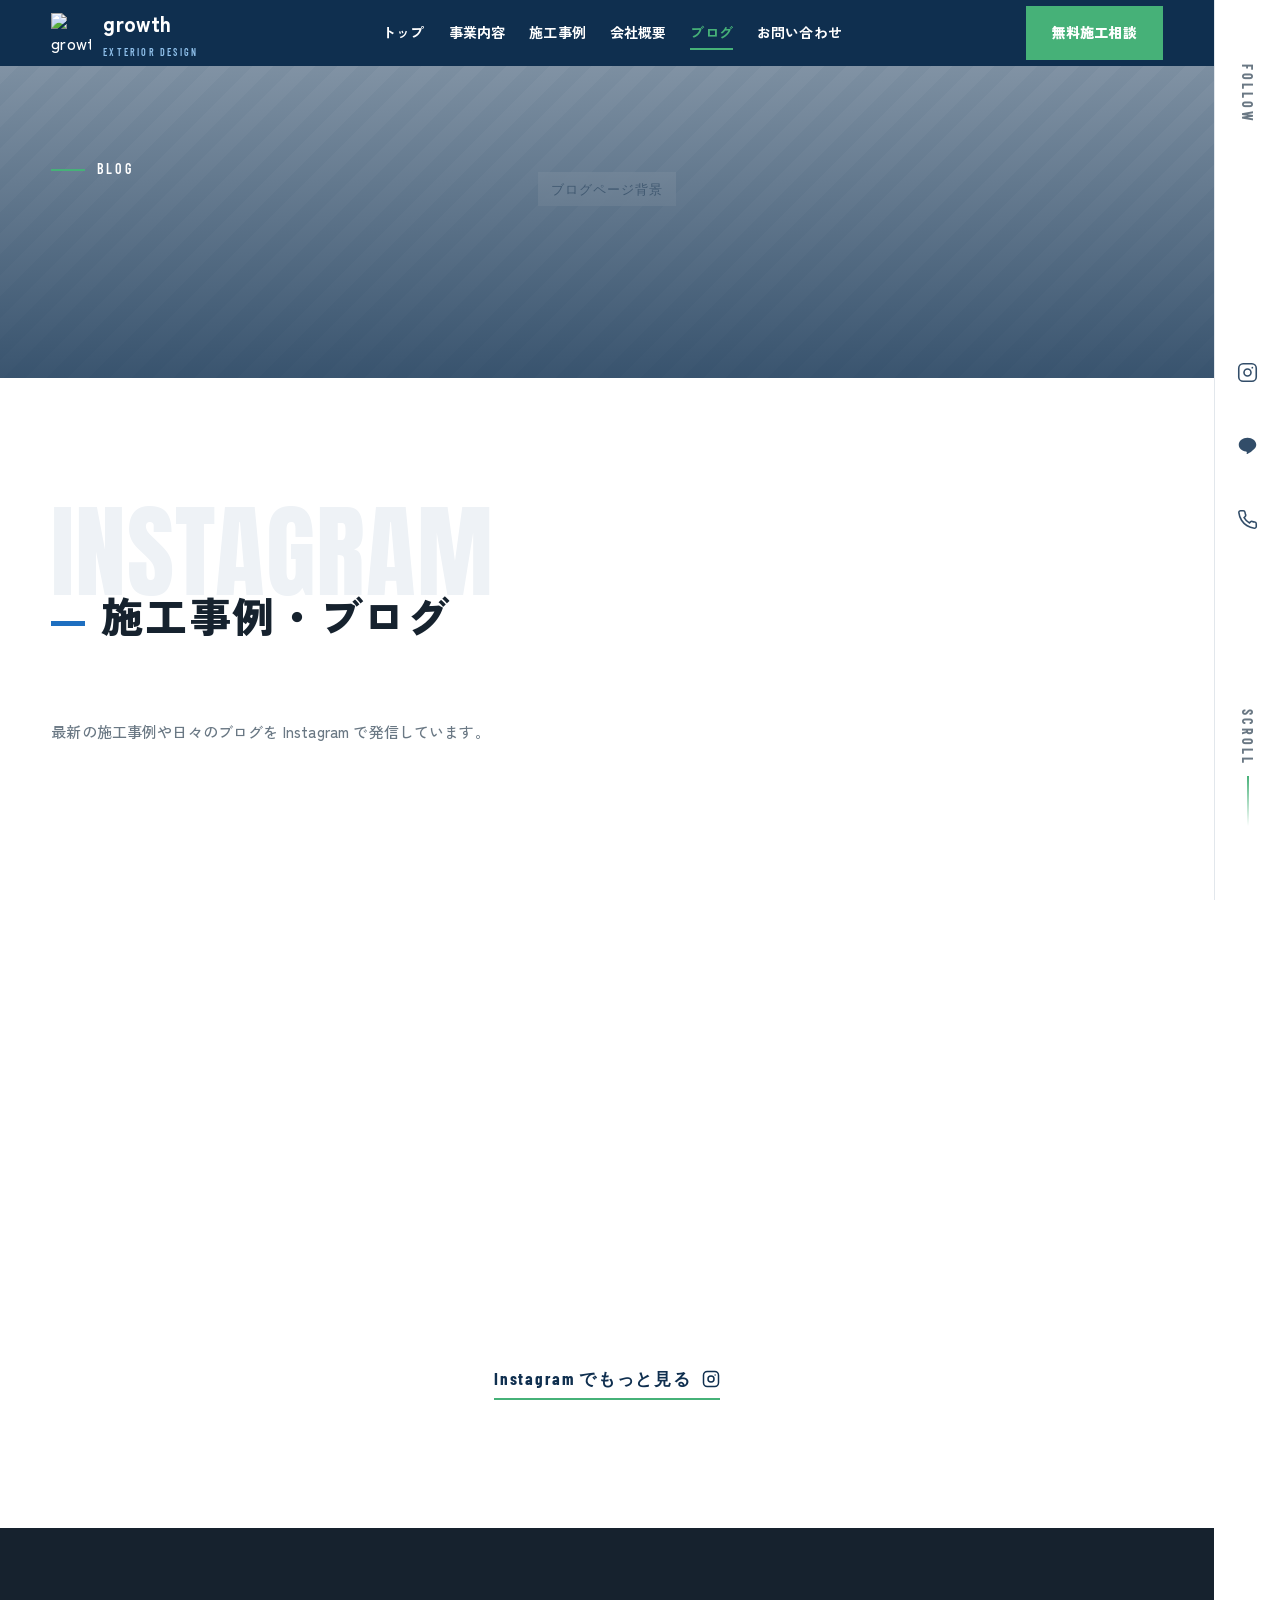
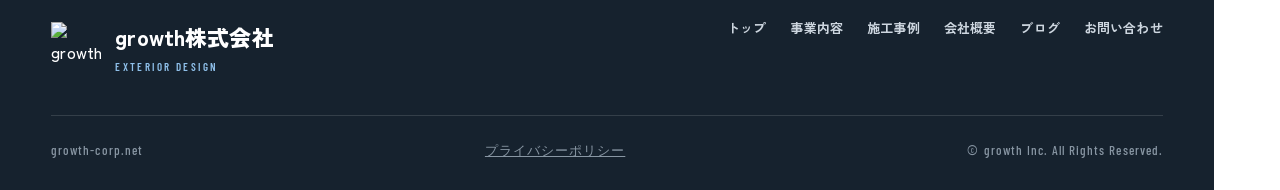
==== blog.html @ 52ea114b "first commit" ====
<!DOCTYPE html>
<html lang="ja">
<head>
<meta charset="UTF-8">
<meta name="viewport" content="width=device-width, initial-scale=1.0">
<meta name="description" content="growth株式会社のブログ・施工事例。札幌の外構工事（アスファルト・カーポート・人工芝・花壇など）の最新情報をInstagramで発信しています。">
<title>ブログ｜growth株式会社</title>
<link rel="icon" type="image/png" href="assets/images/f1476529-d4a9-40ae-9cdf-e02fd3910b13.png">
<meta property="og:type" content="website">
<meta property="og:site_name" content="growth株式会社">
<meta property="og:title" content="ブログ｜growth株式会社">
<meta property="og:description" content="growth株式会社のブログ・施工事例。札幌の外構工事（アスファルト・カーポート・人工芝・花壇など）の最新情報をInstagramで発信しています。">
<meta property="og:url" content="https://growth-corp.net/blog.html">
<link rel="preconnect" href="https://fonts.googleapis.com">
<link rel="preconnect" href="https://fonts.gstatic.com" crossorigin>
<link rel="stylesheet" href="https://fonts.googleapis.com/css2?family=Anton&family=Barlow+Condensed:wght@500;600;700&family=Zen+Kaku+Gothic+New:wght@500&display=optional">
<link rel="stylesheet" href="style.css">
<link rel="stylesheet" href="loader.css">
</head>
<body class="inner-page">

<header id="hd"><div class="wrap bar">
  <a class="brand" href="index.html"><img src="assets/images/f1476529-d4a9-40ae-9cdf-e02fd3910b13.png" alt="growth株式会社" width="40" height="40"><span><b>growth</b><small>EXTERIOR DESIGN</small></span></a>
  <nav class="main">
    <a href="index.html">トップ</a>
    <a href="service.html">事業内容</a>
    <a href="gallery.html">施工事例</a>
    <a href="company.html">会社概要</a>
    <a href="blog.html" class="active">ブログ</a>
    <a href="contact.html">お問い合わせ</a>
  </nav>
  <a class="hcta" href="contact.html">無料施工相談</a>
  <button class="burger" aria-label="メニューを開く" aria-controls="mm" aria-expanded="false"><span></span><span></span><span></span></button>
</div></header>

<div class="mmenu-bd" id="mm-bd"></div>
<div class="mmenu" id="mm" role="dialog" aria-label="ナビゲーションメニュー" aria-modal="true">
  <button class="mclose">CLOSE <svg width="14" height="14" fill="none" stroke="currentColor" stroke-width="2.2" viewBox="0 0 24 24"><path d="M18 6 6 18M6 6l12 12"/></svg></button>
  <span class="m-tag">NAVIGATION MENU</span>
  <a href="index.html"><span class="n">01</span>トップ</a>
  <a href="service.html"><span class="n">02</span>事業内容</a>
  <a href="gallery.html"><span class="n">03</span>施工事例</a>
  <a href="company.html"><span class="n">04</span>会社概要</a>
  <a href="blog.html"><span class="n">05</span>ブログ</a>
  <a href="contact.html"><span class="n">06</span>お問い合わせ</a>
  <a href="contact.html" class="m-cta">無料施工相談 →</a>
</div>

<div class="rail">
  <span class="fl">FOLLOW</span>
  <a href="#" aria-label="Instagram"><svg viewBox="0 0 24 24" fill="none" stroke="currentColor" stroke-width="1.8"><rect x="2" y="2" width="20" height="20" rx="5"></rect><circle cx="12" cy="12" r="4"></circle><circle cx="17.5" cy="6.5" r="1" fill="currentColor" stroke="none"></circle></svg></a>
  <a href="#" aria-label="LINE"><svg viewBox="0 0 24 24" fill="currentColor"><path d="M12 3C6.5 3 2 6.6 2 11c0 3.9 3.5 7.2 8.3 7.9.3.07.75.22.86.5.1.26.06.66.03.92l-.14.83c-.04.25-.2.97.85.53s5.66-3.33 7.72-5.7C20.9 14.86 22 13.05 22 11c0-4.4-4.5-8-10-8Z"></path></svg></a>
  <a href="tel:0110000000" aria-label="電話する"><svg viewBox="0 0 24 24" fill="none" stroke="currentColor" stroke-width="1.8"><path d="M22 16.92v3a2 2 0 0 1-2.18 2 19.79 19.79 0 0 1-8.63-3.07 19.5 19.5 0 0 1-6-6 19.79 19.79 0 0 1-3.07-8.67A2 2 0 0 1 4.11 2h3a2 2 0 0 1 2 1.72c.13.94.36 1.86.7 2.74a2 2 0 0 1-.45 2.11L8.09 9.91a16 16 0 0 0 6 6l1.34-1.27a2 2 0 0 1 2.11-.45c.88.34 1.8.57 2.74.7A2 2 0 0 1 22 16.92Z"></path></svg></a>
  <a class="scrollc" href="#top">SCROLL</a>
</div>

<main>
<div id="top"></div>

<!-- PAGE HERO -->
<section class="pagehero">
  <div class="bg ph" data-label="ブログページ背景"></div>
  <div class="veil"></div>
  <div class="inner">
    <h1 class="tag">BLOG</h1>
  </div>
</section>

<!-- INSTAGRAM FEED -->
<!--
  ▼▼▼ Instagram フィード設定手順（Behold.so） ▼▼▼

  1. https://behold.so にアクセスしてアカウント作成（無料）
  2. Instagram アカウントを接続
  3. 「New Feed」を作成してレイアウトを設定
  4. 「Get Embed Code」をクリック
  5. 表示されたコードを下の REPLACE HERE の箇所に貼り付ける

  ▲▲▲▲▲▲▲▲▲▲▲▲▲▲▲▲▲▲▲▲▲▲▲▲
-->
<section class="blog-section"><div class="wrap">
  <div class="shead rv"><span class="e">INSTAGRAM</span><h2>施工事例・ブログ</h2></div>
  <p class="blog-lead rv">最新の施工事例や日々のブログを Instagram で発信しています。</p>

  <div class="instagram-feed rv">
    <!-- REPLACE HERE: Instagram 埋め込みコードをここに貼り付けてください -->
    <iframe src="https://snapwidget.com/embed/1125297" class="snapwidget-widget" allowtransparency="true" frameborder="0" scrolling="no" sandbox="allow-scripts allow-same-origin" title="Posts from Instagram" loading="lazy"></iframe>
  </div>

  <div class="blog-ig-link rv">
    <a href="#" target="_blank" rel="noopener noreferrer">Instagram でもっと見る
      <svg width="18" height="18" viewBox="0 0 24 24" fill="none" stroke="currentColor" stroke-width="2"><rect x="2" y="2" width="20" height="20" rx="5"></rect><circle cx="12" cy="12" r="4"></circle><circle cx="17.5" cy="6.5" r="1" fill="currentColor" stroke="none"></circle></svg>
    </a>
  </div>
</div></section>

</main>
<footer><div class="wrap">
  <div class="top">
    <div class="fb"><img src="assets/images/f1476529-d4a9-40ae-9cdf-e02fd3910b13.png" alt="growth株式会社" width="50" height="50"><span><b>growth株式会社</b><small>EXTERIOR DESIGN</small></span></div>
    <nav>
      <a href="index.html">トップ</a>
      <a href="service.html">事業内容</a>
      <a href="gallery.html">施工事例</a>
      <a href="company.html">会社概要</a>
      <a href="blog.html">ブログ</a>
      <a href="contact.html">お問い合わせ</a>
    </nav>
  </div>
  <div class="bot">
    <span>growth-corp.net</span>
    <span><a href="privacy.html">プライバシーポリシー</a></span>
    <span>© growth Inc. All Rights Reserved.</span>
  </div>
</div></footer>

<script src="loader.js"></script>
<script src="script.js"></script>
</body>
</html>
---- style.css ----
:root{
  --navy:#0f2f4f; --navy2:#163f66; --blue:#1e6fc0; --blue-br:#2f8ae0; --green:#46b178; --green-dk:#3a9866;
  --ink:#16222e; --gray:#6a7884; --line:#e2e7ec; --bg:#ffffff; --soft:#eef2f6; --rail:66px;
  --go:"Zen Kaku Gothic New",sans-serif; --cond:"Barlow Condensed",sans-serif; --anton:"Anton",sans-serif;
}
*{margin:0;padding:0;box-sizing:border-box;}
html{scroll-behavior:smooth;}
body{font-family:var(--go);font-weight:500;color:var(--ink);background:var(--bg);line-height:1.85;
  -webkit-font-smoothing:antialiased;letter-spacing:.01em;overflow-x:hidden;}
img{display:block;max-width:100%;}a{color:inherit;text-decoration:none;}
button{cursor:pointer;}
a:focus-visible,button:focus-visible{outline:2px solid var(--green);outline-offset:3px;}
.cond{font-family:var(--cond);letter-spacing:.04em;}
.ph{position:relative;overflow:hidden;background:repeating-linear-gradient(135deg,#dde4ea 0 15px,#e6ebf0 15px 30px);display:grid;place-items:center;}
.ph::after{content:attr(data-label);font-family:var(--cond);font-size:13px;letter-spacing:.08em;color:#8b98a4;background:rgba(255,255,255,.82);padding:5px 13px;}
.wrap{max-width:1240px;margin:0 auto;padding:0 clamp(22px,4vw,56px);}

/* header */
header{position:fixed;top:0;left:0;right:0;z-index:60;transition:.3s;}
header .bar{display:flex;align-items:center;justify-content:space-between;height:84px;transition:.3s;}
header.scrolled{background:var(--navy);}
header.scrolled .bar{height:66px;}
.brand{display:flex;align-items:center;gap:12px;color:#fff;transition:.3s;}
header.top-light .brand{color:#fff;}
.brand img{width:40px;height:40px;object-fit:contain;}
.brand b{font-weight:900;font-size:21px;letter-spacing:.02em;}
.brand small{display:block;font-family:var(--cond);font-weight:600;font-size:10px;letter-spacing:.22em;color:#8fc0ea;}
nav.main{display:flex;align-items:center;gap:24px;}
nav.main a{color:#fff;font-weight:700;font-size:14px;position:relative;}
nav.main a::after{content:"";position:absolute;left:0;bottom:-4px;width:0;height:2px;background:var(--green);transition:.3s;}
nav.main a:hover::after,nav.main a.active::after{width:100%;}
nav.main a.active{color:var(--green);}
.hcta{background:var(--green);color:#fff;font-weight:900;font-size:14px;padding:14px 26px;transition:.25s;white-space:nowrap;}
.hcta:hover{background:var(--green-dk);}
.burger{display:none;flex-direction:column;gap:5px;width:44px;height:44px;background:none;border:none;padding:10px;justify-content:center;}
.burger span{height:2px;width:100%;background:#fff;display:block;}

/* right SNS rail */
.rail{position:fixed;right:0;top:0;width:var(--rail);height:100vh;z-index:58;display:flex;flex-direction:column;align-items:center;justify-content:center;gap:24px;background:#fff;border-left:1px solid var(--line);}
.rail .fl{position:absolute;top:64px;writing-mode:vertical-rl;font-family:var(--cond);font-weight:700;font-size:14px;letter-spacing:.22em;color:var(--gray);}
.rail a{color:var(--navy);opacity:.85;transition:.25s;padding:10px;}
.rail a:hover{color:var(--green);opacity:1;transform:translateY(-2px);}
.rail svg{width:21px;height:21px;}
.rail .scrollc{position:absolute;bottom:64px;writing-mode:vertical-rl;font-family:var(--cond);font-weight:700;font-size:14px;letter-spacing:.22em;color:var(--gray);display:flex;align-items:center;gap:10px;opacity:1;transition:color .25s,opacity .25s;}
.rail .scrollc:hover{color:var(--green);opacity:1;}
.rail .scrollc::after{content:"";writing-mode:horizontal-tb;width:2px;height:50px;background:linear-gradient(var(--green),transparent);animation:scrollLine 2.2s ease-in-out infinite;}
@keyframes scrollLine{0%{clip-path:inset(0 0 100% 0);}45%{clip-path:inset(0 0 0% 0);}90%,100%{clip-path:inset(100% 0 0 0);}}

/* hero */
.hero{position:relative;height:100vh;min-height:620px;color:#fff;overflow:hidden;}
.hero .bg{position:absolute;inset:0;}
.hero .veil{position:absolute;inset:0;background:linear-gradient(105deg,rgba(15,47,79,.94) 0%,rgba(15,47,79,.72) 38%,rgba(15,47,79,.34) 72%,rgba(15,47,79,.5) 100%);}
.hero .inner{position:absolute;left:0;bottom:14vh;z-index:2;padding:0 clamp(22px,4vw,56px);max-width:1040px;}
.hero .tag{font-family:var(--cond);font-weight:600;font-size:16px;letter-spacing:.18em;color:#7fe0a8;margin-bottom:22px;display:flex;align-items:center;gap:12px;}
.hero .tag::before{content:"";width:40px;height:2px;background:var(--green);}
.hero h1{font-weight:900;font-size:clamp(40px,6.6vw,90px);line-height:1.16;letter-spacing:.01em;text-shadow:0 4px 36px rgba(6,24,42,.45);}
.hero h1 .o{color:var(--blue-br);}
.hero p{margin-top:26px;font-size:clamp(14px,1.2vw,16px);color:#d8e6f2;max-width:440px;}

.statbar{background:var(--navy2);color:#fff;}
.statbar .wrap{display:grid;grid-template-columns:repeat(3,1fr);}
.statbar .st{padding:30px 10px;text-align:center;border-left:1px solid rgba(255,255,255,.12);}
.statbar .st:first-child{border-left:none;}
.statbar .st .big{font-family:var(--cond);font-weight:700;font-size:clamp(34px,4vw,52px);color:#fff;line-height:1;}
.statbar .st .big em{font-style:normal;color:var(--green);}
.statbar .st .lb{font-size:12px;color:#9fb6cc;margin-top:8px;}

/* section heads */
section{padding:clamp(80px,10vw,130px) 0;}
.shead{margin-bottom:clamp(44px,5vw,70px);}
.shead .e{font-family:var(--anton);font-size:clamp(48px,8vw,110px);color:var(--soft);line-height:.9;letter-spacing:.01em;display:block;}
.shead h2{font-weight:900;font-size:clamp(26px,3.4vw,42px);letter-spacing:.04em;margin-top:-22px;position:relative;}
.shead h2::before{content:"";display:inline-block;width:34px;height:5px;background:var(--blue);vertical-align:middle;margin-right:16px;}

/* strengths */
.str{display:grid;grid-template-columns:repeat(3,1fr);gap:0;border:1px solid var(--line);}
.scol{padding:clamp(28px,3vw,44px);border-left:1px solid var(--line);transition:.3s;}
.scol:first-child{border-left:none;}
.scol:hover{background:var(--navy);color:#fff;}
.scol .num{font-family:var(--anton);font-size:46px;color:var(--blue);line-height:1;}
.scol:hover .num{color:var(--green);}
.scol .pic{aspect-ratio:16/10;margin:20px 0;}
.scol h3{font-weight:900;font-size:21px;letter-spacing:.03em;margin-bottom:12px;}
.scol p{font-size:14px;color:var(--gray);}
.scol:hover p{color:#b8cadb;}

/* services dark */
.services{background:var(--navy);color:#fff;}
.services .shead .e{color:rgba(255,255,255,.07);}
.services .shead h2{color:#fff;}
.svc-grid{display:grid;grid-template-columns:repeat(4,1fr);gap:1px;background:rgba(255,255,255,.12);border:1px solid rgba(255,255,255,.12);}
.svc{background:var(--navy);padding:0;transition:.3s;position:relative;}
.svc:hover{background:var(--navy2);}
.svc .pic{aspect-ratio:1/1;}
.svc .t{padding:18px 20px;}
.svc-cat{font-family:var(--cond);font-weight:600;font-size:12px;color:var(--green);letter-spacing:.1em;}
.svc .t b{display:block;font-weight:700;font-size:17px;margin-top:2px;}

/* cta */
.cta{background:var(--blue);color:#fff;}
.cta .wrap{display:grid;grid-template-columns:1.2fr .8fr;gap:clamp(30px,5vw,70px);align-items:center;}
.cta .e{font-family:var(--cond);font-weight:600;letter-spacing:.18em;font-size:16px;color:#bfe0ff;}
.cta h2{font-weight:900;font-size:clamp(28px,4vw,52px);line-height:1.3;letter-spacing:.03em;margin:14px 0 18px;}
.cta p{color:#d4e7fa;font-size:15px;margin-bottom:0;}
.cta .act{display:flex;flex-direction:column;gap:14px;}
.cta .bw{background:#fff;color:var(--blue);font-weight:900;font-size:18px;padding:22px 28px;display:flex;align-items:center;justify-content:space-between;transition:.25s;}
.cta .bw:hover{background:var(--navy);color:#fff;}
.cta .bg{background:var(--green);color:#fff;font-weight:900;font-size:16px;padding:20px 28px;display:flex;align-items:center;justify-content:space-between;transition:.25s;}
.cta .bg:hover{background:var(--green-dk);}

/* flow */
.flow .steps{display:grid;grid-template-columns:repeat(5,1fr);gap:18px;}
.fstep{border-top:5px solid var(--navy);padding-top:22px;}
.fstep .n{font-family:var(--anton);font-size:42px;color:var(--blue);line-height:1;}
.fstep h4{font-weight:900;font-size:17px;margin:8px 0 8px;letter-spacing:.03em;}
.fstep p{font-size:13px;color:var(--gray);}
.flow-note{margin-top:48px;background:var(--soft);padding:26px 34px;display:flex;align-items:center;gap:18px;font-weight:700;font-size:clamp(15px,1.7vw,19px);}
.flow-note b{font-family:var(--cond);font-weight:700;font-size:1.7em;color:var(--blue);}

/* qa */
.qa{background:var(--soft);}
.qa .shead .e{color:rgba(0,0,0,.05);}
.qitem{background:#fff;border-left:5px solid var(--blue);margin-bottom:12px;}
.qq{display:flex;gap:18px;align-items:center;padding:24px 28px;font-weight:900;font-size:16px;width:100%;background:none;border:none;text-align:left;color:var(--ink);}
.qq .q{font-family:var(--anton);color:var(--blue);font-size:26px;flex-shrink:0;line-height:1;}
.qq .ic{margin-left:auto;font-family:var(--cond);font-weight:700;color:var(--blue);font-size:30px;transition:.3s;}
.qitem.open{border-left-color:var(--green);}
.qitem.open .ic{transform:rotate(45deg);color:var(--green);}
.qbody{max-height:0;overflow:hidden;transition:.4s;}
.qbody .in{display:flex;gap:18px;padding:0 28px 26px 28px;color:var(--gray);font-size:14.5px;align-items:flex-start;}
.qbody .a{font-family:var(--anton);font-weight:900;color:var(--green);font-size:26px;flex-shrink:0;line-height:1;}

.morebtn{margin-top:50px;}
.morebtn a{display:flex;align-items:center;justify-content:center;gap:16px;background:var(--navy);color:#fff;font-family:var(--cond);font-weight:700;letter-spacing:.14em;font-size:17px;padding:22px;transition:.25s;}
.morebtn a:hover{background:var(--blue);}

/* company */
.company{background:var(--navy);color:#fff;}
.company .shead .e{color:rgba(255,255,255,.07);}
.company .shead h2{color:#fff;}
.company a{color:#cfe0f0;}
.cgrid{display:grid;grid-template-columns:1fr 1fr;gap:0;border:1px solid rgba(255,255,255,.14);}
.crow{display:grid;grid-template-columns:140px 1fr;border-top:1px solid rgba(255,255,255,.14);}
.crow:nth-child(-n+2){border-top:none;}
.crow:nth-child(even){border-left:1px solid rgba(255,255,255,.14);}
.crow-full{grid-column:1/-1;}
.crow-full:first-child,.crow-full+.crow{border-top:none;}
.crow dt{padding:20px 22px;background:rgba(255,255,255,.05);font-weight:900;font-size:14px;letter-spacing:.04em;}
.crow dd{padding:20px 22px;font-size:14px;color:#cfe0f0;}
.map-wrap{margin-top:clamp(48px,6vw,80px);}
.map-wrap iframe{width:100%;height:400px;border:none;display:block;}

/* contact */
.contact{text-align:center;background:#fff;}
.contact .shead{text-align:center;}
.contact .shead .e{text-align:center;}
.contact p.lead{color:var(--gray);max-width:560px;margin:0 auto 44px;font-size:15px;}
.cbtns{display:grid;grid-template-columns:1.3fr 1fr 1fr;gap:16px;max-width:920px;margin:0 auto 60px;}
.cbig{border:2px solid var(--navy);padding:32px 22px;transition:.25s;}
.cbig:hover{background:var(--navy);color:#fff;}
.cbig .t{font-weight:700;font-size:13px;color:var(--gray);}
.cbig:hover .t{color:#9fb6cc;}
.cbig .big{font-family:var(--cond);font-weight:700;font-size:34px;color:var(--navy);margin-top:6px;}
.cbig:hover .big{color:#fff;}
.cbig .hours{font-size:12px;color:var(--gray);}
.cbig.g{background:var(--green);border-color:var(--green);color:#fff;display:flex;flex-direction:column;justify-content:center;}
.cbig.g .t{color:#dff0e6;}
.cbig.g .big{color:#fff;font-family:var(--go);font-weight:900;font-size:18px;}
.cbig.g:hover{background:var(--green-dk);}
.cbig.l{background:#06c755;border-color:#06c755;color:#fff;display:flex;flex-direction:column;justify-content:center;}
.cbig.l .t{color:#d7f5e3;}
.cbig.l .big{color:#fff;font-family:var(--go);font-weight:900;font-size:18px;}
.cbig.l:hover{background:#05a847;}

/* contact form */
.cform{max-width:760px;margin:0 auto;text-align:left;}
.cform .frow{margin-bottom:22px;}
.cform label{display:block;font-weight:700;font-size:14px;margin-bottom:6px;}
.cform .req{display:inline-block;background:var(--blue);color:#fff;font-size:10px;font-weight:700;padding:1px 7px;margin-left:6px;vertical-align:middle;letter-spacing:.04em;}
.cform input:not([type="checkbox"]),.cform textarea,.cform select{width:100%;border:2px solid var(--line);padding:14px 16px;font-family:var(--go);font-size:15px;color:var(--ink);background:#fff;transition:.25s;outline:none;-webkit-appearance:none;}
.cform input:not([type="checkbox"]):focus,.cform textarea:focus,.cform select:focus{border-color:var(--blue);}
.cform textarea{min-height:160px;resize:vertical;}
.cform .check-row{display:flex;align-items:flex-start;gap:10px;font-size:14px;color:var(--gray);}
.cform .check-row input[type="checkbox"]{width:18px;height:18px;min-width:18px;margin-top:2px;cursor:pointer;accent-color:var(--blue);}
.cform .check-row a{color:var(--blue);text-decoration:underline;}
.cform .privacy-note{font-size:13px;color:var(--gray);text-align:center;margin:28px 0 0;}
.form-error{color:#d32f2f;font-size:13px;margin-top:6px;font-weight:600;}
.cform input.input-error,.cform textarea.input-error{border-color:#d32f2f;}
.cform .fsub{display:block;width:100%;background:var(--blue);color:#fff;font-family:var(--go);font-weight:900;font-size:17px;padding:22px;border:none;transition:.25s;letter-spacing:.06em;margin-top:28px;}
.cform .fsub:hover{background:var(--navy);}
.cform .fsub:disabled{opacity:.6;cursor:not-allowed;}
.form-success{background:#f0fdf4;border:2px solid var(--green);padding:32px;text-align:center;margin-top:28px;max-width:760px;margin-left:auto;margin-right:auto;}
.form-success .fs-icon{font-size:40px;margin-bottom:12px;}
.form-success h3{font-weight:900;font-size:20px;color:var(--navy);margin-bottom:8px;}
.form-success p{color:var(--gray);font-size:14px;}

/* gallery */
.gallery-grid{display:grid;grid-template-columns:repeat(3,1fr);gap:2px;background:var(--line);}
.gitem{background:#fff;overflow:hidden;}
.gitem .pic{aspect-ratio:4/3;transition:.4s;}
.gitem:hover .pic{transform:scale(1.04);}
.gitem .gt{padding:16px 18px;}
.gitem .gt .cat{font-family:var(--cond);font-weight:600;font-size:12px;color:var(--green);letter-spacing:.1em;}
.gitem .gt b{display:block;font-weight:700;font-size:15px;margin-top:2px;color:var(--ink);}

/* privacy policy */
.privacy-section{background:#fff;}
.privacy-body{max-width:800px;margin:0 auto;}
.privacy-body h3{font-weight:900;font-size:18px;margin:44px 0 12px;letter-spacing:.03em;color:var(--navy);}
.privacy-body p,.privacy-body li{font-size:15px;color:var(--gray);line-height:2;margin-bottom:10px;}
.privacy-body ul{padding-left:1.4em;margin-bottom:10px;}
.privacy-body .contact-box{background:var(--soft);padding:28px 32px;margin-top:44px;border-left:5px solid var(--blue);}
.privacy-body .contact-box p{margin:0;color:var(--ink);}
.privacy-body .contact-box a{color:var(--blue);text-decoration:underline;}

/* footer */
footer{background:var(--ink);color:#fff;padding:clamp(58px,7vw,88px) 0 28px;}
footer .top{display:flex;justify-content:space-between;flex-wrap:wrap;gap:28px;align-items:flex-start;padding-bottom:38px;border-bottom:1px solid rgba(255,255,255,.13);}
footer .fb{display:flex;align-items:center;gap:14px;}
footer .fb img{width:50px;height:50px;object-fit:contain;}
footer .fb b{font-weight:900;font-size:22px;}
footer .fb small{display:block;font-family:var(--cond);font-weight:600;font-size:11px;letter-spacing:.22em;color:#8fc0ea;}
footer nav{display:flex;gap:24px;flex-wrap:wrap;font-weight:700;font-size:13px;}
footer nav a{color:#cdd6df;}
footer nav a:hover{color:#fff;}
footer .bot{display:flex;justify-content:space-between;flex-wrap:wrap;gap:10px;padding-top:22px;font-family:var(--cond);font-size:13px;letter-spacing:.08em;color:#8896a3;}
footer .bot a{color:#8896a3;text-decoration:underline;}
footer .bot a:hover{color:#cdd6df;}

/* mobile menu */
.mmenu-bd{position:fixed;inset:0;z-index:79;background:rgba(10,24,40,.55);backdrop-filter:blur(4px);opacity:0;visibility:hidden;pointer-events:none;transition:opacity .4s,visibility 0s .4s;}
.mmenu-bd.open{opacity:1;visibility:visible;pointer-events:auto;transition:opacity .4s,visibility 0s;}
.mmenu{position:fixed;top:0;right:0;bottom:0;z-index:80;width:min(360px,90vw);background:linear-gradient(160deg,#0a1e35 0%,#0f2f4f 45%,#163f66 72%,#1e6fc0 100%);color:#fff;display:flex;flex-direction:column;justify-content:center;padding:70px 36px 50px;gap:0;transform:translateX(100%);transition:.45s cubic-bezier(.7,0,.2,1);box-shadow:none;overflow:hidden;}
.mmenu::after{content:"GROWTH";position:absolute;right:-32px;bottom:-16px;font-family:var(--anton);font-size:clamp(80px,22vw,140px);color:rgba(255,255,255,.03);line-height:1;pointer-events:none;letter-spacing:-.02em;}
.mmenu.open{transform:none;box-shadow:-16px 0 56px rgba(0,0,0,.35);}
.mmenu .m-tag{font-family:var(--cond);font-weight:700;font-size:12px;letter-spacing:.22em;color:var(--green);margin-bottom:28px;display:flex;align-items:center;gap:12px;flex-shrink:0;}
.mmenu .m-tag::before{content:"";width:24px;height:2px;background:var(--green);}
.mmenu a{font-weight:900;font-size:clamp(18px,5vw,24px);display:flex;align-items:baseline;gap:14px;padding:13px 0;border-bottom:1px solid rgba(255,255,255,.1);letter-spacing:.02em;transition:.25s;position:relative;}
.mmenu a:hover{color:var(--green);padding-left:10px;}
.mmenu a .n{font-family:var(--cond);font-weight:600;font-size:13px;color:var(--green);min-width:26px;letter-spacing:.06em;flex-shrink:0;}
.mmenu .m-cta{border-bottom:none;margin-top:22px;background:var(--green);color:#fff;padding:16px 20px;justify-content:center;font-size:14px;letter-spacing:.06em;transition:.2s;}
.mmenu .m-cta:hover{background:var(--green-dk);padding-left:20px;color:#fff;}
.mmenu .m-cta .n{display:none;}
.mclose{position:absolute;top:22px;right:22px;font-family:var(--cond);font-weight:700;font-size:13px;letter-spacing:.1em;background:none;border:none;color:rgba(255,255,255,.7);display:flex;align-items:center;gap:8px;transition:.2s;}
.mclose:hover{color:#fff;}

/* scroll reveal */
.rv{opacity:0;transform:translateY(26px);transition:.8s cubic-bezier(.2,.7,.2,1);}
.rv.in{opacity:1;transform:none;}
@media(prefers-reduced-motion:reduce){.rv{opacity:1;transform:none;transition:none;}}

/* page hero */
.pagehero{position:relative;height:42vh;min-height:280px;color:#fff;overflow:hidden;display:flex;align-items:flex-end;}
.pagehero .bg{position:absolute;inset:0;}
.pagehero .veil{position:absolute;inset:0;background:linear-gradient(to top,rgba(15,47,79,.8) 0%,rgba(15,47,79,.4) 100%);}
.pagehero .inner{position:relative;z-index:2;padding:0 clamp(22px,4vw,56px);padding-bottom:clamp(36px,5vw,58px);width:100%;}
.pagehero .tag{font-family:var(--cond);font-weight:600;font-size:14px;letter-spacing:.2em;color:#fff;margin-bottom:14px;display:flex;align-items:center;gap:12px;}
.pagehero .tag::before{content:"";width:34px;height:2px;background:var(--green);}
.pagehero h1{font-weight:900;font-size:clamp(30px,4.4vw,58px);letter-spacing:.03em;line-height:1.18;color:#fff;}

/* inner-page */
.inner-page #hd{background:var(--navy);}
.inner-page #hd .brand{color:#fff;}

/* blog */
.blog-section{padding:clamp(80px,10vw,130px) 0;}
.blog-lead{color:var(--gray);font-size:15px;margin-bottom:clamp(36px,5vw,56px);}
.instagram-feed{width:100%;}
.snapwidget-widget{border:none;overflow:hidden;width:100%;height:510px;display:block;}
.blog-ig-link{margin-top:clamp(36px,4vw,52px);text-align:center;}
.blog-ig-link a{display:inline-flex;align-items:center;gap:10px;font-family:var(--cond);font-weight:700;font-size:17px;letter-spacing:.1em;color:var(--navy);border-bottom:2px solid var(--green);padding-bottom:4px;transition:.25s;}
.blog-ig-link a:hover{color:var(--blue);}

/* responsive */
@media(min-width:981px){
  body{padding-right:var(--rail);}
  header{right:var(--rail);}
  .mmenu,.mmenu-bd{display:none;}
}
@media(max-width:980px){
  nav.main,.hcta{display:none;}
  .burger{display:flex;}
  .rail{display:none;}
  .hero .inner{bottom:12vh;}
  .hero p{max-width:none;}
  .str,.cta .wrap,.cgrid{grid-template-columns:1fr;}
  .svc-grid{grid-template-columns:repeat(2,1fr);}
  .scol{border-left:none;border-top:1px solid var(--line);}
  .scol:first-child{border-top:none;}
  .flow .steps{grid-template-columns:1fr 1fr;}
  .crow:nth-child(even){border-left:none;}
  .cbtns{grid-template-columns:1fr;}
  .gallery-grid{grid-template-columns:1fr 1fr;}
  .pagehero{height:36vh;min-height:240px;}
}
@media(max-width:600px){
  .svc-grid,.flow .steps{grid-template-columns:1fr 1fr;}
  .statbar .wrap{grid-template-columns:1fr;}
  .statbar .st{border-left:none;border-top:1px solid rgba(255,255,255,.12);}
  .statbar .st:first-child{border-top:none;}
  .gallery-grid{grid-template-columns:1fr;}
  .cta .wrap{grid-template-columns:1fr;}
}
---- loader.css ----
#page-loader {
  position: fixed;
  inset: 0;
  z-index: 9999;
  background: #fff;
  pointer-events: none;
  transition: opacity 0.4s ease;
  display: flex;
  align-items: center;
  justify-content: center;
}
#page-loader::after {
  content: "";
  width: 36px;
  height: 36px;
  border: 3px solid #e2e7ec;
  border-top-color: #1e6fc0;
  border-radius: 50%;
  animation: loaderSpin .8s linear infinite;
}
@keyframes loaderSpin { to { transform: rotate(360deg); } }
#page-loader.hidden {
  opacity: 0;
}
@media (prefers-reduced-motion: reduce) {
  #page-loader { transition-duration: 0.01s; }
  #page-loader::after { animation: none; border-top-color: #1e6fc0; }
}
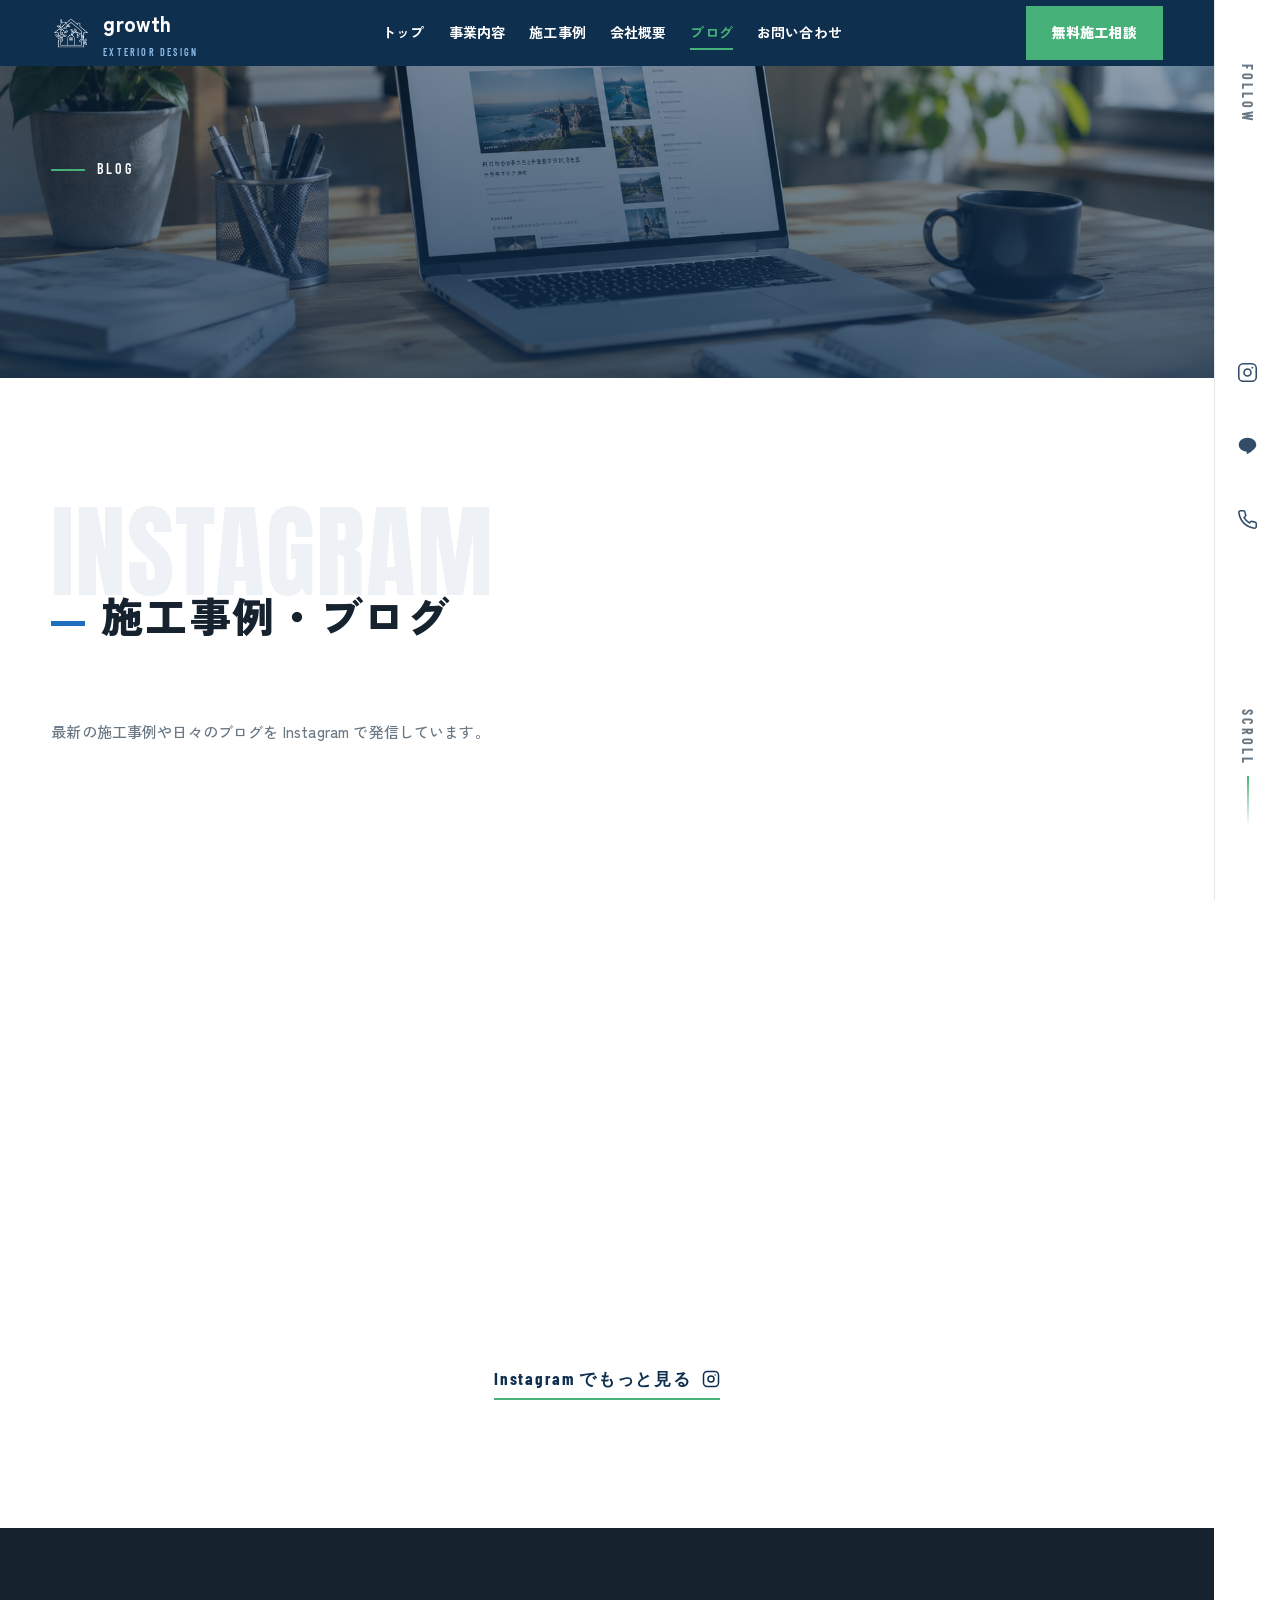
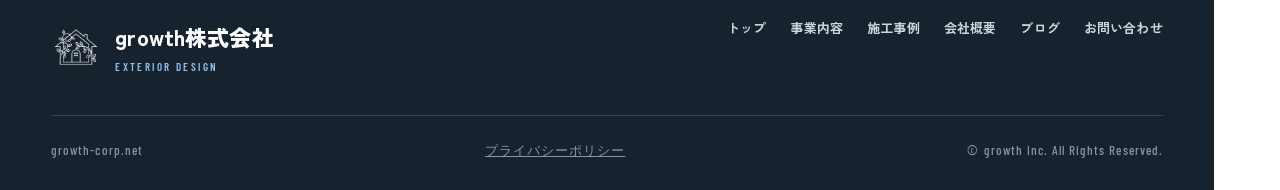
==== commit 195c1492: "経過打ち合わせ" ====
--- a/blog.html
+++ b/blog.html
@@ -1,120 +1,148 @@
 <!DOCTYPE html>
 <html lang="ja">
+
 <head>
-<meta charset="UTF-8">
-<meta name="viewport" content="width=device-width, initial-scale=1.0">
-<meta name="description" content="growth株式会社のブログ・施工事例。札幌の外構工事（アスファルト・カーポート・人工芝・花壇など）の最新情報をInstagramで発信しています。">
-<title>ブログ｜growth株式会社</title>
-<link rel="icon" type="image/png" href="assets/images/f1476529-d4a9-40ae-9cdf-e02fd3910b13.png">
-<meta property="og:type" content="website">
-<meta property="og:site_name" content="growth株式会社">
-<meta property="og:title" content="ブログ｜growth株式会社">
-<meta property="og:description" content="growth株式会社のブログ・施工事例。札幌の外構工事（アスファルト・カーポート・人工芝・花壇など）の最新情報をInstagramで発信しています。">
-<meta property="og:url" content="https://growth-corp.net/blog.html">
-<link rel="preconnect" href="https://fonts.googleapis.com">
-<link rel="preconnect" href="https://fonts.gstatic.com" crossorigin>
-<link rel="stylesheet" href="https://fonts.googleapis.com/css2?family=Anton&family=Barlow+Condensed:wght@500;600;700&family=Zen+Kaku+Gothic+New:wght@500&display=optional">
-<link rel="stylesheet" href="style.css">
-<link rel="stylesheet" href="loader.css">
+  <meta charset="UTF-8">
+  <meta name="viewport" content="width=device-width, initial-scale=1.0">
+  <meta name="description" content="growth株式会社のブログ・施工事例。札幌の外構工事（アスファルト・カーポート・人工芝・花壇など）の最新情報をInstagramで発信しています。">
+  <title>ブログ｜growth株式会社</title>
+  <link rel="icon" type="image/png" href="assets/images/f1476529-d4a9-40ae-9cdf-e02fd3910b13.png">
+  <meta property="og:type" content="website">
+  <meta property="og:site_name" content="growth株式会社">
+  <meta property="og:title" content="ブログ｜growth株式会社">
+  <meta property="og:description" content="growth株式会社のブログ・施工事例。札幌の外構工事（アスファルト・カーポート・人工芝・花壇など）の最新情報をInstagramで発信しています。">
+  <meta property="og:url" content="https://growth-corp.net/blog.html">
+  <link rel="preconnect" href="https://fonts.googleapis.com">
+  <link rel="preconnect" href="https://fonts.gstatic.com" crossorigin>
+  <link rel="stylesheet"
+    href="https://fonts.googleapis.com/css2?family=Anton&family=Barlow+Condensed:wght@500;600;700&family=Zen+Kaku+Gothic+New:wght@500&display=optional">
+  <link rel="stylesheet" href="style.css">
+  <link rel="stylesheet" href="loader.css">
 </head>
+
 <body class="inner-page">
 
-<header id="hd"><div class="wrap bar">
-  <a class="brand" href="index.html"><img src="assets/images/f1476529-d4a9-40ae-9cdf-e02fd3910b13.png" alt="growth株式会社" width="40" height="40"><span><b>growth</b><small>EXTERIOR DESIGN</small></span></a>
-  <nav class="main">
-    <a href="index.html">トップ</a>
-    <a href="service.html">事業内容</a>
-    <a href="gallery.html">施工事例</a>
-    <a href="company.html">会社概要</a>
-    <a href="blog.html" class="active">ブログ</a>
-    <a href="contact.html">お問い合わせ</a>
-  </nav>
-  <a class="hcta" href="contact.html">無料施工相談</a>
-  <button class="burger" aria-label="メニューを開く" aria-controls="mm" aria-expanded="false"><span></span><span></span><span></span></button>
-</div></header>
+  <header id="hd">
+    <div class="wrap bar">
+      <a class="brand" href="index.html"><img src="assets/images/f1476529-d4a9-40ae-9cdf-e02fd3910b13.png"
+          alt="growth株式会社" width="40" height="40"><span><b>growth</b><small>EXTERIOR DESIGN</small></span></a>
+      <nav class="main">
+        <a href="index.html">トップ</a>
+        <a href="service.html">事業内容</a>
+        <a href="gallery.html">施工事例</a>
+        <a href="company.html">会社概要</a>
+        <a href="blog.html" class="active">ブログ</a>
+        <a href="contact.html">お問い合わせ</a>
+      </nav>
+      <a class="hcta" href="contact.html">無料施工相談</a>
+      <button class="burger" aria-label="メニューを開く" aria-controls="mm"
+        aria-expanded="false"><span></span><span></span><span></span></button>
+    </div>
+  </header>
 
-<div class="mmenu-bd" id="mm-bd"></div>
-<div class="mmenu" id="mm" role="dialog" aria-label="ナビゲーションメニュー" aria-modal="true">
-  <button class="mclose">CLOSE <svg width="14" height="14" fill="none" stroke="currentColor" stroke-width="2.2" viewBox="0 0 24 24"><path d="M18 6 6 18M6 6l12 12"/></svg></button>
-  <span class="m-tag">NAVIGATION MENU</span>
-  <a href="index.html"><span class="n">01</span>トップ</a>
-  <a href="service.html"><span class="n">02</span>事業内容</a>
-  <a href="gallery.html"><span class="n">03</span>施工事例</a>
-  <a href="company.html"><span class="n">04</span>会社概要</a>
-  <a href="blog.html"><span class="n">05</span>ブログ</a>
-  <a href="contact.html"><span class="n">06</span>お問い合わせ</a>
-  <a href="contact.html" class="m-cta">無料施工相談 →</a>
-</div>
-
-<div class="rail">
-  <span class="fl">FOLLOW</span>
-  <a href="#" aria-label="Instagram"><svg viewBox="0 0 24 24" fill="none" stroke="currentColor" stroke-width="1.8"><rect x="2" y="2" width="20" height="20" rx="5"></rect><circle cx="12" cy="12" r="4"></circle><circle cx="17.5" cy="6.5" r="1" fill="currentColor" stroke="none"></circle></svg></a>
-  <a href="#" aria-label="LINE"><svg viewBox="0 0 24 24" fill="currentColor"><path d="M12 3C6.5 3 2 6.6 2 11c0 3.9 3.5 7.2 8.3 7.9.3.07.75.22.86.5.1.26.06.66.03.92l-.14.83c-.04.25-.2.97.85.53s5.66-3.33 7.72-5.7C20.9 14.86 22 13.05 22 11c0-4.4-4.5-8-10-8Z"></path></svg></a>
-  <a href="tel:0110000000" aria-label="電話する"><svg viewBox="0 0 24 24" fill="none" stroke="currentColor" stroke-width="1.8"><path d="M22 16.92v3a2 2 0 0 1-2.18 2 19.79 19.79 0 0 1-8.63-3.07 19.5 19.5 0 0 1-6-6 19.79 19.79 0 0 1-3.07-8.67A2 2 0 0 1 4.11 2h3a2 2 0 0 1 2 1.72c.13.94.36 1.86.7 2.74a2 2 0 0 1-.45 2.11L8.09 9.91a16 16 0 0 0 6 6l1.34-1.27a2 2 0 0 1 2.11-.45c.88.34 1.8.57 2.74.7A2 2 0 0 1 22 16.92Z"></path></svg></a>
-  <a class="scrollc" href="#top">SCROLL</a>
-</div>
-
-<main>
-<div id="top"></div>
-
-<!-- PAGE HERO -->
-<section class="pagehero">
-  <div class="bg ph" data-label="ブログページ背景"></div>
-  <div class="veil"></div>
-  <div class="inner">
-    <h1 class="tag">BLOG</h1>
-  </div>
-</section>
-
-<!-- INSTAGRAM FEED -->
-<!--
-  ▼▼▼ Instagram フィード設定手順（Behold.so） ▼▼▼
-
-  1. https://behold.so にアクセスしてアカウント作成（無料）
-  2. Instagram アカウントを接続
-  3. 「New Feed」を作成してレイアウトを設定
-  4. 「Get Embed Code」をクリック
-  5. 表示されたコードを下の REPLACE HERE の箇所に貼り付ける
-
-  ▲▲▲▲▲▲▲▲▲▲▲▲▲▲▲▲▲▲▲▲▲▲▲▲
--->
-<section class="blog-section"><div class="wrap">
-  <div class="shead rv"><span class="e">INSTAGRAM</span><h2>施工事例・ブログ</h2></div>
-  <p class="blog-lead rv">最新の施工事例や日々のブログを Instagram で発信しています。</p>
-
-  <div class="instagram-feed rv">
-    <!-- REPLACE HERE: Instagram 埋め込みコードをここに貼り付けてください -->
-    <iframe src="https://snapwidget.com/embed/1125297" class="snapwidget-widget" allowtransparency="true" frameborder="0" scrolling="no" sandbox="allow-scripts allow-same-origin" title="Posts from Instagram" loading="lazy"></iframe>
+  <div class="mmenu-bd" id="mm-bd"></div>
+  <div class="mmenu" id="mm" role="dialog" aria-label="ナビゲーションメニュー" aria-modal="true">
+    <button class="mclose">CLOSE <svg width="14" height="14" fill="none" stroke="currentColor" stroke-width="2.2"
+        viewBox="0 0 24 24">
+        <path d="M18 6 6 18M6 6l12 12" />
+      </svg></button>
+    <span class="m-tag">NAVIGATION MENU</span>
+    <a href="index.html"><span class="n">01</span>トップ</a>
+    <a href="service.html"><span class="n">02</span>事業内容</a>
+    <a href="gallery.html"><span class="n">03</span>施工事例</a>
+    <a href="company.html"><span class="n">04</span>会社概要</a>
+    <a href="blog.html"><span class="n">05</span>ブログ</a>
+    <a href="contact.html"><span class="n">06</span>お問い合わせ</a>
+    <a href="contact.html" class="m-cta">無料施工相談 →</a>
   </div>
 
-  <div class="blog-ig-link rv">
-    <a href="#" target="_blank" rel="noopener noreferrer">Instagram でもっと見る
-      <svg width="18" height="18" viewBox="0 0 24 24" fill="none" stroke="currentColor" stroke-width="2"><rect x="2" y="2" width="20" height="20" rx="5"></rect><circle cx="12" cy="12" r="4"></circle><circle cx="17.5" cy="6.5" r="1" fill="currentColor" stroke="none"></circle></svg>
-    </a>
+  <div class="rail">
+    <span class="fl">FOLLOW</span>
+    <a href="https://www.instagram.com/growth7042/" aria-label="Instagram"><svg viewBox="0 0 24 24" fill="none"
+        stroke="currentColor" stroke-width="1.8">
+        <rect x="2" y="2" width="20" height="20" rx="5"></rect>
+        <circle cx="12" cy="12" r="4"></circle>
+        <circle cx="17.5" cy="6.5" r="1" fill="currentColor" stroke="none"></circle>
+      </svg></a>
+    <a href="https://lin.ee/oGBG7C9" aria-label="LINE"><svg viewBox="0 0 24 24" fill="currentColor">
+        <path
+          d="M12 3C6.5 3 2 6.6 2 11c0 3.9 3.5 7.2 8.3 7.9.3.07.75.22.86.5.1.26.06.66.03.92l-.14.83c-.04.25-.2.97.85.53s5.66-3.33 7.72-5.7C20.9 14.86 22 13.05 22 11c0-4.4-4.5-8-10-8Z">
+        </path>
+      </svg></a>
+    <a href="tel:09082731276" aria-label="電話する"><svg viewBox="0 0 24 24" fill="none" stroke="currentColor"
+        stroke-width="1.8">
+        <path
+          d="M22 16.92v3a2 2 0 0 1-2.18 2 19.79 19.79 0 0 1-8.63-3.07 19.5 19.5 0 0 1-6-6 19.79 19.79 0 0 1-3.07-8.67A2 2 0 0 1 4.11 2h3a2 2 0 0 1 2 1.72c.13.94.36 1.86.7 2.74a2 2 0 0 1-.45 2.11L8.09 9.91a16 16 0 0 0 6 6l1.34-1.27a2 2 0 0 1 2.11-.45c.88.34 1.8.57 2.74.7A2 2 0 0 1 22 16.92Z">
+        </path>
+      </svg></a>
+    <a class="scrollc" href="#top">SCROLL</a>
   </div>
-</div></section>
 
-</main>
-<footer><div class="wrap">
-  <div class="top">
-    <div class="fb"><img src="assets/images/f1476529-d4a9-40ae-9cdf-e02fd3910b13.png" alt="growth株式会社" width="50" height="50"><span><b>growth株式会社</b><small>EXTERIOR DESIGN</small></span></div>
-    <nav>
-      <a href="index.html">トップ</a>
-      <a href="service.html">事業内容</a>
-      <a href="gallery.html">施工事例</a>
-      <a href="company.html">会社概要</a>
-      <a href="blog.html">ブログ</a>
-      <a href="contact.html">お問い合わせ</a>
-    </nav>
-  </div>
-  <div class="bot">
-    <span>growth-corp.net</span>
-    <span><a href="privacy.html">プライバシーポリシー</a></span>
-    <span>© growth Inc. All Rights Reserved.</span>
-  </div>
-</div></footer>
+  <main>
+    <div id="top"></div>
 
-<script src="loader.js"></script>
-<script src="script.js"></script>
+    <!-- PAGE HERO -->
+    <section class="pagehero">
+      <div class="bg">
+        <img src="assets/images/banner-blog.png" alt="ブログ">
+      </div>
+      <div class="veil"></div>
+      <div class="inner">
+        <h1 class="tag">BLOG</h1>
+      </div>
+    </section>
+
+    <section class="blog-section">
+      <div class="wrap">
+        <div class="shead rv"><span class="e">INSTAGRAM</span>
+          <h2>施工事例・ブログ</h2>
+        </div>
+        <p class="blog-lead rv">最新の施工事例や日々のブログを Instagram で発信しています。</p>
+
+        <div class="instagram-feed rv">
+          <!-- SnapWidget -->
+          <iframe src="https://snapwidget.com/embed/1125297" class="snapwidget-widget" allowtransparency="true"
+            frameborder="0" scrolling="no" style="border:none; overflow:hidden;  width:765px; height:510px"
+            title="Posts from Instagram"></iframe>
+        </div>
+
+        <div class="blog-ig-link rv">
+          <a href="https://www.instagram.com/growth7042/" target="_blank" rel="noopener noreferrer">Instagram でもっと見る
+            <svg width="18" height="18" viewBox="0 0 24 24" fill="none" stroke="currentColor" stroke-width="2">
+              <rect x="2" y="2" width="20" height="20" rx="5"></rect>
+              <circle cx="12" cy="12" r="4"></circle>
+              <circle cx="17.5" cy="6.5" r="1" fill="currentColor" stroke="none"></circle>
+            </svg>
+          </a>
+        </div>
+      </div>
+    </section>
+
+  </main>
+  <footer>
+    <div class="wrap">
+      <div class="top">
+        <div class="fb"><img src="assets/images/f1476529-d4a9-40ae-9cdf-e02fd3910b13.png" alt="growth株式会社" width="50"
+            height="50"><span><b>growth株式会社</b><small>EXTERIOR DESIGN</small></span></div>
+        <nav>
+          <a href="index.html">トップ</a>
+          <a href="service.html">事業内容</a>
+          <a href="gallery.html">施工事例</a>
+          <a href="company.html">会社概要</a>
+          <a href="blog.html">ブログ</a>
+          <a href="contact.html">お問い合わせ</a>
+        </nav>
+      </div>
+      <div class="bot">
+        <span>growth-corp.net</span>
+        <span><a href="privacy.html">プライバシーポリシー</a></span>
+        <span>© growth Inc. All Rights Reserved.</span>
+      </div>
+    </div>
+  </footer>
+
+  <script src="loader.js"></script>
+  <script src="script.js"></script>
 </body>
-</html>
+
+</html>
--- a/style.css
+++ b/style.css
@@ -1,303 +1,1716 @@
-:root{
-  --navy:#0f2f4f; --navy2:#163f66; --blue:#1e6fc0; --blue-br:#2f8ae0; --green:#46b178; --green-dk:#3a9866;
-  --ink:#16222e; --gray:#6a7884; --line:#e2e7ec; --bg:#ffffff; --soft:#eef2f6; --rail:66px;
-  --go:"Zen Kaku Gothic New",sans-serif; --cond:"Barlow Condensed",sans-serif; --anton:"Anton",sans-serif;
-}
-*{margin:0;padding:0;box-sizing:border-box;}
-html{scroll-behavior:smooth;}
-body{font-family:var(--go);font-weight:500;color:var(--ink);background:var(--bg);line-height:1.85;
-  -webkit-font-smoothing:antialiased;letter-spacing:.01em;overflow-x:hidden;}
-img{display:block;max-width:100%;}a{color:inherit;text-decoration:none;}
-button{cursor:pointer;}
-a:focus-visible,button:focus-visible{outline:2px solid var(--green);outline-offset:3px;}
-.cond{font-family:var(--cond);letter-spacing:.04em;}
-.ph{position:relative;overflow:hidden;background:repeating-linear-gradient(135deg,#dde4ea 0 15px,#e6ebf0 15px 30px);display:grid;place-items:center;}
-.ph::after{content:attr(data-label);font-family:var(--cond);font-size:13px;letter-spacing:.08em;color:#8b98a4;background:rgba(255,255,255,.82);padding:5px 13px;}
-.wrap{max-width:1240px;margin:0 auto;padding:0 clamp(22px,4vw,56px);}
+:root {
+  --navy: #0f2f4f;
+  --navy2: #163f66;
+  --blue: #1e6fc0;
+  --blue-br: #2f8ae0;
+  --green: #46b178;
+  --green-dk: #3a9866;
+  --ink: #16222e;
+  --gray: #6a7884;
+  --line: #e2e7ec;
+  --bg: #ffffff;
+  --soft: #eef2f6;
+  --rail: 66px;
+  --go: "Zen Kaku Gothic New", sans-serif;
+  --cond: "Barlow Condensed", sans-serif;
+  --anton: "Anton", sans-serif;
+}
+
+* {
+  margin: 0;
+  padding: 0;
+  box-sizing: border-box;
+}
+
+html {
+  scroll-behavior: smooth;
+}
+
+body {
+  font-family: var(--go);
+  font-weight: 500;
+  color: var(--ink);
+  background: var(--bg);
+  line-height: 1.85;
+  -webkit-font-smoothing: antialiased;
+  letter-spacing: .01em;
+  overflow-x: hidden;
+}
+
+img {
+  display: block;
+  max-width: 100%;
+}
+
+a {
+  color: inherit;
+  text-decoration: none;
+}
+
+button {
+  cursor: pointer;
+}
+
+a:focus-visible,
+button:focus-visible {
+  outline: 2px solid var(--green);
+  outline-offset: 3px;
+}
+
+.cond {
+  font-family: var(--cond);
+  letter-spacing: .04em;
+}
+
+.ph {
+  position: relative;
+  overflow: hidden;
+  background: repeating-linear-gradient(135deg, #dde4ea 0 15px, #e6ebf0 15px 30px);
+  display: grid;
+  place-items: center;
+}
+
+.ph::after {
+  content: attr(data-label);
+  font-family: var(--cond);
+  font-size: 13px;
+  letter-spacing: .08em;
+  color: #8b98a4;
+  background: rgba(255, 255, 255, .82);
+  padding: 5px 13px;
+}
+
+.wrap {
+  max-width: 1240px;
+  margin: 0 auto;
+  padding: 0 clamp(22px, 4vw, 56px);
+}
 
 /* header */
-header{position:fixed;top:0;left:0;right:0;z-index:60;transition:.3s;}
-header .bar{display:flex;align-items:center;justify-content:space-between;height:84px;transition:.3s;}
-header.scrolled{background:var(--navy);}
-header.scrolled .bar{height:66px;}
-.brand{display:flex;align-items:center;gap:12px;color:#fff;transition:.3s;}
-header.top-light .brand{color:#fff;}
-.brand img{width:40px;height:40px;object-fit:contain;}
-.brand b{font-weight:900;font-size:21px;letter-spacing:.02em;}
-.brand small{display:block;font-family:var(--cond);font-weight:600;font-size:10px;letter-spacing:.22em;color:#8fc0ea;}
-nav.main{display:flex;align-items:center;gap:24px;}
-nav.main a{color:#fff;font-weight:700;font-size:14px;position:relative;}
-nav.main a::after{content:"";position:absolute;left:0;bottom:-4px;width:0;height:2px;background:var(--green);transition:.3s;}
-nav.main a:hover::after,nav.main a.active::after{width:100%;}
-nav.main a.active{color:var(--green);}
-.hcta{background:var(--green);color:#fff;font-weight:900;font-size:14px;padding:14px 26px;transition:.25s;white-space:nowrap;}
-.hcta:hover{background:var(--green-dk);}
-.burger{display:none;flex-direction:column;gap:5px;width:44px;height:44px;background:none;border:none;padding:10px;justify-content:center;}
-.burger span{height:2px;width:100%;background:#fff;display:block;}
+header {
+  position: fixed;
+  top: 0;
+  left: 0;
+  right: 0;
+  z-index: 60;
+  transition: .3s;
+}
+
+header .bar {
+  display: flex;
+  align-items: center;
+  justify-content: space-between;
+  height: 84px;
+  transition: .3s;
+}
+
+header.scrolled {
+  background: var(--navy);
+}
+
+header.scrolled .bar {
+  height: 66px;
+}
+
+.brand {
+  display: flex;
+  align-items: center;
+  gap: 12px;
+  color: #fff;
+  transition: .3s;
+}
+
+header.top-light .brand {
+  color: #fff;
+}
+
+.brand img {
+  width: 40px;
+  height: 40px;
+  object-fit: contain;
+}
+
+.brand b {
+  font-weight: 900;
+  font-size: 21px;
+  letter-spacing: .02em;
+}
+
+.brand small {
+  display: block;
+  font-family: var(--cond);
+  font-weight: 600;
+  font-size: 10px;
+  letter-spacing: .22em;
+  color: #8fc0ea;
+}
+
+nav.main {
+  display: flex;
+  align-items: center;
+  gap: 24px;
+}
+
+nav.main a {
+  color: #fff;
+  font-weight: 700;
+  font-size: 14px;
+  position: relative;
+}
+
+nav.main a::after {
+  content: "";
+  position: absolute;
+  left: 0;
+  bottom: -4px;
+  width: 0;
+  height: 2px;
+  background: var(--green);
+  transition: .3s;
+}
+
+nav.main a:hover::after,
+nav.main a.active::after {
+  width: 100%;
+}
+
+nav.main a.active {
+  color: var(--green);
+}
+
+.hcta {
+  background: var(--green);
+  color: #fff;
+  font-weight: 900;
+  font-size: 14px;
+  padding: 14px 26px;
+  transition: .25s;
+  white-space: nowrap;
+}
+
+.hcta:hover {
+  background: var(--green-dk);
+}
+
+.burger {
+  display: none;
+  flex-direction: column;
+  gap: 5px;
+  width: 44px;
+  height: 44px;
+  background: none;
+  border: none;
+  padding: 10px;
+  justify-content: center;
+}
+
+.burger span {
+  height: 2px;
+  width: 100%;
+  background: #fff;
+  display: block;
+}
 
 /* right SNS rail */
-.rail{position:fixed;right:0;top:0;width:var(--rail);height:100vh;z-index:58;display:flex;flex-direction:column;align-items:center;justify-content:center;gap:24px;background:#fff;border-left:1px solid var(--line);}
-.rail .fl{position:absolute;top:64px;writing-mode:vertical-rl;font-family:var(--cond);font-weight:700;font-size:14px;letter-spacing:.22em;color:var(--gray);}
-.rail a{color:var(--navy);opacity:.85;transition:.25s;padding:10px;}
-.rail a:hover{color:var(--green);opacity:1;transform:translateY(-2px);}
-.rail svg{width:21px;height:21px;}
-.rail .scrollc{position:absolute;bottom:64px;writing-mode:vertical-rl;font-family:var(--cond);font-weight:700;font-size:14px;letter-spacing:.22em;color:var(--gray);display:flex;align-items:center;gap:10px;opacity:1;transition:color .25s,opacity .25s;}
-.rail .scrollc:hover{color:var(--green);opacity:1;}
-.rail .scrollc::after{content:"";writing-mode:horizontal-tb;width:2px;height:50px;background:linear-gradient(var(--green),transparent);animation:scrollLine 2.2s ease-in-out infinite;}
-@keyframes scrollLine{0%{clip-path:inset(0 0 100% 0);}45%{clip-path:inset(0 0 0% 0);}90%,100%{clip-path:inset(100% 0 0 0);}}
+.rail {
+  position: fixed;
+  right: 0;
+  top: 0;
+  width: var(--rail);
+  height: 100vh;
+  z-index: 58;
+  display: flex;
+  flex-direction: column;
+  align-items: center;
+  justify-content: center;
+  gap: 24px;
+  background: #fff;
+  border-left: 1px solid var(--line);
+}
+
+.rail .fl {
+  position: absolute;
+  top: 64px;
+  writing-mode: vertical-rl;
+  font-family: var(--cond);
+  font-weight: 700;
+  font-size: 14px;
+  letter-spacing: .22em;
+  color: var(--gray);
+}
+
+.rail a {
+  color: var(--navy);
+  opacity: .85;
+  transition: .25s;
+  padding: 10px;
+}
+
+.rail a:hover {
+  color: var(--green);
+  opacity: 1;
+  transform: translateY(-2px);
+}
+
+.rail svg {
+  width: 21px;
+  height: 21px;
+}
+
+.rail .scrollc {
+  position: absolute;
+  bottom: 64px;
+  writing-mode: vertical-rl;
+  font-family: var(--cond);
+  font-weight: 700;
+  font-size: 14px;
+  letter-spacing: .22em;
+  color: var(--gray);
+  display: flex;
+  align-items: center;
+  gap: 10px;
+  opacity: 1;
+  transition: color .25s, opacity .25s;
+}
+
+.rail .scrollc:hover {
+  color: var(--green);
+  opacity: 1;
+}
+
+.rail .scrollc::after {
+  content: "";
+  writing-mode: horizontal-tb;
+  width: 2px;
+  height: 50px;
+  background: linear-gradient(var(--green), transparent);
+  animation: scrollLine 2.2s ease-in-out infinite;
+}
+
+@keyframes scrollLine {
+  0% {
+    clip-path: inset(0 0 100% 0);
+  }
+
+  45% {
+    clip-path: inset(0 0 0% 0);
+  }
+
+  90%,
+  100% {
+    clip-path: inset(100% 0 0 0);
+  }
+}
 
 /* hero */
-.hero{position:relative;height:100vh;min-height:620px;color:#fff;overflow:hidden;}
-.hero .bg{position:absolute;inset:0;}
-.hero .veil{position:absolute;inset:0;background:linear-gradient(105deg,rgba(15,47,79,.94) 0%,rgba(15,47,79,.72) 38%,rgba(15,47,79,.34) 72%,rgba(15,47,79,.5) 100%);}
-.hero .inner{position:absolute;left:0;bottom:14vh;z-index:2;padding:0 clamp(22px,4vw,56px);max-width:1040px;}
-.hero .tag{font-family:var(--cond);font-weight:600;font-size:16px;letter-spacing:.18em;color:#7fe0a8;margin-bottom:22px;display:flex;align-items:center;gap:12px;}
-.hero .tag::before{content:"";width:40px;height:2px;background:var(--green);}
-.hero h1{font-weight:900;font-size:clamp(40px,6.6vw,90px);line-height:1.16;letter-spacing:.01em;text-shadow:0 4px 36px rgba(6,24,42,.45);}
-.hero h1 .o{color:var(--blue-br);}
-.hero p{margin-top:26px;font-size:clamp(14px,1.2vw,16px);color:#d8e6f2;max-width:440px;}
-
-.statbar{background:var(--navy2);color:#fff;}
-.statbar .wrap{display:grid;grid-template-columns:repeat(3,1fr);}
-.statbar .st{padding:30px 10px;text-align:center;border-left:1px solid rgba(255,255,255,.12);}
-.statbar .st:first-child{border-left:none;}
-.statbar .st .big{font-family:var(--cond);font-weight:700;font-size:clamp(34px,4vw,52px);color:#fff;line-height:1;}
-.statbar .st .big em{font-style:normal;color:var(--green);}
-.statbar .st .lb{font-size:12px;color:#9fb6cc;margin-top:8px;}
+.hero {
+  position: relative;
+  height: 100vh;
+  min-height: 620px;
+  color: #fff;
+  overflow: hidden;
+}
+
+.hero .bg {
+  position: absolute;
+  inset: 0;
+}
+
+.hero .bg img {
+  width: 100%;
+  height: 100%;
+  object-fit: cover;
+  display: block;
+}
+
+.hero .veil {
+  position: absolute;
+  inset: 0;
+  background: linear-gradient(105deg, rgba(15, 47, 79, .94) 0%, rgba(15, 47, 79, .72) 38%, rgba(15, 47, 79, .34) 72%, rgba(15, 47, 79, .5) 100%);
+}
+
+.hero .inner {
+  position: absolute;
+  left: 0;
+  bottom: 14vh;
+  z-index: 2;
+  padding: 0 clamp(22px, 4vw, 56px);
+  max-width: 1040px;
+}
+
+.hero .tag {
+  font-family: var(--cond);
+  font-weight: 600;
+  font-size: 16px;
+  letter-spacing: .18em;
+  color: #7fe0a8;
+  margin-bottom: 22px;
+  display: flex;
+  align-items: center;
+  gap: 12px;
+}
+
+.hero .tag::before {
+  content: "";
+  width: 40px;
+  height: 2px;
+  background: var(--green);
+}
+
+.hero h1 {
+  font-weight: 900;
+  font-size: clamp(40px, 6.6vw, 90px);
+  line-height: 1.16;
+  letter-spacing: .01em;
+  text-shadow: 0 4px 36px rgba(6, 24, 42, .45);
+}
+
+.hero h1 .o {
+  color: var(--blue-br);
+}
+
+.hero p {
+  margin-top: 26px;
+  font-size: clamp(14px, 1.2vw, 16px);
+  color: #d8e6f2;
+  max-width: 440px;
+}
+
+.statbar {
+  background: var(--navy2);
+  color: #fff;
+}
+
+.statbar .wrap {
+  display: grid;
+  grid-template-columns: repeat(3, 1fr);
+}
+
+.statbar .st {
+  padding: 30px 10px;
+  text-align: center;
+  border-left: 1px solid rgba(255, 255, 255, .12);
+}
+
+.statbar .st:first-child {
+  border-left: none;
+}
+
+.statbar .st .big {
+  font-family: var(--cond);
+  font-weight: 700;
+  font-size: clamp(34px, 4vw, 52px);
+  color: #fff;
+  line-height: 1;
+}
+
+.statbar .st .big em {
+  font-style: normal;
+  color: var(--green);
+}
+
+.statbar .st .lb {
+  font-size: 12px;
+  color: #9fb6cc;
+  margin-top: 8px;
+}
 
 /* section heads */
-section{padding:clamp(80px,10vw,130px) 0;}
-.shead{margin-bottom:clamp(44px,5vw,70px);}
-.shead .e{font-family:var(--anton);font-size:clamp(48px,8vw,110px);color:var(--soft);line-height:.9;letter-spacing:.01em;display:block;}
-.shead h2{font-weight:900;font-size:clamp(26px,3.4vw,42px);letter-spacing:.04em;margin-top:-22px;position:relative;}
-.shead h2::before{content:"";display:inline-block;width:34px;height:5px;background:var(--blue);vertical-align:middle;margin-right:16px;}
+section {
+  padding: clamp(80px, 10vw, 130px) 0;
+}
+
+.shead {
+  margin-bottom: clamp(44px, 5vw, 70px);
+}
+
+.shead .e {
+  font-family: var(--anton);
+  font-size: clamp(48px, 8vw, 110px);
+  color: var(--soft);
+  line-height: .9;
+  letter-spacing: .01em;
+  display: block;
+}
+
+.shead h2 {
+  font-weight: 900;
+  font-size: clamp(26px, 3.4vw, 42px);
+  letter-spacing: .04em;
+  margin-top: -22px;
+  position: relative;
+}
+
+.shead h2::before {
+  content: "";
+  display: inline-block;
+  width: 34px;
+  height: 5px;
+  background: var(--blue);
+  vertical-align: middle;
+  margin-right: 16px;
+}
 
 /* strengths */
-.str{display:grid;grid-template-columns:repeat(3,1fr);gap:0;border:1px solid var(--line);}
-.scol{padding:clamp(28px,3vw,44px);border-left:1px solid var(--line);transition:.3s;}
-.scol:first-child{border-left:none;}
-.scol:hover{background:var(--navy);color:#fff;}
-.scol .num{font-family:var(--anton);font-size:46px;color:var(--blue);line-height:1;}
-.scol:hover .num{color:var(--green);}
-.scol .pic{aspect-ratio:16/10;margin:20px 0;}
-.scol h3{font-weight:900;font-size:21px;letter-spacing:.03em;margin-bottom:12px;}
-.scol p{font-size:14px;color:var(--gray);}
-.scol:hover p{color:#b8cadb;}
+.str {
+  display: grid;
+  grid-template-columns: repeat(3, 1fr);
+  gap: 0;
+  border: 1px solid var(--line);
+}
+
+.scol {
+  padding: clamp(28px, 3vw, 44px);
+  border-left: 1px solid var(--line);
+  transition: .3s;
+}
+
+.scol:first-child {
+  border-left: none;
+}
+
+.scol:hover {
+  background: var(--navy);
+  color: #fff;
+}
+
+.scol .num {
+  font-family: var(--anton);
+  font-size: 46px;
+  color: var(--blue);
+  line-height: 1;
+}
+
+.scol:hover .num {
+  color: var(--green);
+}
+
+.scol .pic {
+  aspect-ratio: 16/10;
+  margin: 20px 0;
+}
+
+.scol h3 {
+  font-weight: 900;
+  font-size: 21px;
+  letter-spacing: .03em;
+  margin-bottom: 12px;
+}
+
+.scol p {
+  font-size: 14px;
+  color: var(--gray);
+}
+
+.scol:hover p {
+  color: #b8cadb;
+}
 
 /* services dark */
-.services{background:var(--navy);color:#fff;}
-.services .shead .e{color:rgba(255,255,255,.07);}
-.services .shead h2{color:#fff;}
-.svc-grid{display:grid;grid-template-columns:repeat(4,1fr);gap:1px;background:rgba(255,255,255,.12);border:1px solid rgba(255,255,255,.12);}
-.svc{background:var(--navy);padding:0;transition:.3s;position:relative;}
-.svc:hover{background:var(--navy2);}
-.svc .pic{aspect-ratio:1/1;}
-.svc .t{padding:18px 20px;}
-.svc-cat{font-family:var(--cond);font-weight:600;font-size:12px;color:var(--green);letter-spacing:.1em;}
-.svc .t b{display:block;font-weight:700;font-size:17px;margin-top:2px;}
+.services {
+  background: var(--navy);
+  color: #fff;
+}
+
+.services .shead .e {
+  color: rgba(255, 255, 255, .07);
+}
+
+.services .shead h2 {
+  color: #fff;
+}
+
+.svc-grid {
+  display: grid;
+  grid-template-columns: repeat(4, 1fr);
+  gap: 1px;
+  background: rgba(255, 255, 255, .12);
+  border: 1px solid rgba(255, 255, 255, .12);
+}
+
+.svc {
+  background: var(--navy);
+  padding: 0;
+  transition: .3s;
+  position: relative;
+}
+
+.svc:hover {
+  background: var(--navy2);
+}
+
+.svc .pic {
+  aspect-ratio: 1/1;
+}
+
+.svc .pic img {
+  width: 100%;
+  height: 100%;
+  object-fit: cover;
+  display: block;
+  transition: .3s;
+}
+
+.svc:hover .pic img {
+  transform: scale(1.05);
+}
+
+.svc .t {
+  padding: 18px 20px;
+}
+
+.svc-cat {
+  font-family: var(--cond);
+  font-weight: 600;
+  font-size: 12px;
+  color: var(--green);
+  letter-spacing: .1em;
+}
+
+.svc .t b {
+  display: block;
+  font-weight: 700;
+  font-size: 17px;
+  margin-top: 2px;
+}
 
 /* cta */
-.cta{background:var(--blue);color:#fff;}
-.cta .wrap{display:grid;grid-template-columns:1.2fr .8fr;gap:clamp(30px,5vw,70px);align-items:center;}
-.cta .e{font-family:var(--cond);font-weight:600;letter-spacing:.18em;font-size:16px;color:#bfe0ff;}
-.cta h2{font-weight:900;font-size:clamp(28px,4vw,52px);line-height:1.3;letter-spacing:.03em;margin:14px 0 18px;}
-.cta p{color:#d4e7fa;font-size:15px;margin-bottom:0;}
-.cta .act{display:flex;flex-direction:column;gap:14px;}
-.cta .bw{background:#fff;color:var(--blue);font-weight:900;font-size:18px;padding:22px 28px;display:flex;align-items:center;justify-content:space-between;transition:.25s;}
-.cta .bw:hover{background:var(--navy);color:#fff;}
-.cta .bg{background:var(--green);color:#fff;font-weight:900;font-size:16px;padding:20px 28px;display:flex;align-items:center;justify-content:space-between;transition:.25s;}
-.cta .bg:hover{background:var(--green-dk);}
+.cta {
+  background: var(--blue);
+  color: #fff;
+}
+
+.cta .wrap {
+  display: grid;
+  grid-template-columns: 1.2fr .8fr;
+  gap: clamp(30px, 5vw, 70px);
+  align-items: center;
+}
+
+.cta .e {
+  font-family: var(--cond);
+  font-weight: 600;
+  letter-spacing: .18em;
+  font-size: 16px;
+  color: #bfe0ff;
+}
+
+.cta h2 {
+  font-weight: 900;
+  font-size: clamp(28px, 4vw, 52px);
+  line-height: 1.3;
+  letter-spacing: .03em;
+  margin: 14px 0 18px;
+}
+
+.cta p {
+  color: #d4e7fa;
+  font-size: 15px;
+  margin-bottom: 0;
+}
+
+.cta .act {
+  display: flex;
+  flex-direction: column;
+  gap: 14px;
+}
+
+.cta .bw {
+  background: #fff;
+  color: var(--blue);
+  font-weight: 900;
+  font-size: 18px;
+  padding: 22px 28px;
+  display: flex;
+  align-items: center;
+  justify-content: space-between;
+  transition: .25s;
+}
+
+.cta .bw:hover {
+  background: var(--navy);
+  color: #fff;
+}
+
+.cta .bg {
+  background: var(--green);
+  color: #fff;
+  font-weight: 900;
+  font-size: 16px;
+  padding: 20px 28px;
+  display: flex;
+  align-items: center;
+  justify-content: space-between;
+  transition: .25s;
+}
+
+.cta .bg:hover {
+  background: var(--green-dk);
+}
 
 /* flow */
-.flow .steps{display:grid;grid-template-columns:repeat(5,1fr);gap:18px;}
-.fstep{border-top:5px solid var(--navy);padding-top:22px;}
-.fstep .n{font-family:var(--anton);font-size:42px;color:var(--blue);line-height:1;}
-.fstep h4{font-weight:900;font-size:17px;margin:8px 0 8px;letter-spacing:.03em;}
-.fstep p{font-size:13px;color:var(--gray);}
-.flow-note{margin-top:48px;background:var(--soft);padding:26px 34px;display:flex;align-items:center;gap:18px;font-weight:700;font-size:clamp(15px,1.7vw,19px);}
-.flow-note b{font-family:var(--cond);font-weight:700;font-size:1.7em;color:var(--blue);}
+.flow .steps {
+  display: grid;
+  grid-template-columns: repeat(5, 1fr);
+  gap: 18px;
+}
+
+.fstep {
+  border-top: 5px solid var(--navy);
+  padding-top: 22px;
+}
+
+.fstep .n {
+  font-family: var(--anton);
+  font-size: 42px;
+  color: var(--blue);
+  line-height: 1;
+}
+
+.fstep h4 {
+  font-weight: 900;
+  font-size: 17px;
+  margin: 8px 0 8px;
+  letter-spacing: .03em;
+}
+
+.fstep p {
+  font-size: 13px;
+  color: var(--gray);
+}
+
+.flow-note {
+  margin-top: 48px;
+  background: var(--soft);
+  padding: 26px 34px;
+  display: flex;
+  align-items: center;
+  gap: 18px;
+  font-weight: 700;
+  font-size: clamp(15px, 1.7vw, 19px);
+}
+
+.flow-note b {
+  font-family: var(--cond);
+  font-weight: 700;
+  font-size: 1.7em;
+  color: var(--blue);
+}
 
 /* qa */
-.qa{background:var(--soft);}
-.qa .shead .e{color:rgba(0,0,0,.05);}
-.qitem{background:#fff;border-left:5px solid var(--blue);margin-bottom:12px;}
-.qq{display:flex;gap:18px;align-items:center;padding:24px 28px;font-weight:900;font-size:16px;width:100%;background:none;border:none;text-align:left;color:var(--ink);}
-.qq .q{font-family:var(--anton);color:var(--blue);font-size:26px;flex-shrink:0;line-height:1;}
-.qq .ic{margin-left:auto;font-family:var(--cond);font-weight:700;color:var(--blue);font-size:30px;transition:.3s;}
-.qitem.open{border-left-color:var(--green);}
-.qitem.open .ic{transform:rotate(45deg);color:var(--green);}
-.qbody{max-height:0;overflow:hidden;transition:.4s;}
-.qbody .in{display:flex;gap:18px;padding:0 28px 26px 28px;color:var(--gray);font-size:14.5px;align-items:flex-start;}
-.qbody .a{font-family:var(--anton);font-weight:900;color:var(--green);font-size:26px;flex-shrink:0;line-height:1;}
-
-.morebtn{margin-top:50px;}
-.morebtn a{display:flex;align-items:center;justify-content:center;gap:16px;background:var(--navy);color:#fff;font-family:var(--cond);font-weight:700;letter-spacing:.14em;font-size:17px;padding:22px;transition:.25s;}
-.morebtn a:hover{background:var(--blue);}
+.qa {
+  background: var(--soft);
+}
+
+.qa .shead .e {
+  color: rgba(0, 0, 0, .05);
+}
+
+.qitem {
+  background: #fff;
+  border-left: 5px solid var(--blue);
+  margin-bottom: 12px;
+}
+
+.qq {
+  display: flex;
+  gap: 18px;
+  align-items: center;
+  padding: 24px 28px;
+  font-weight: 900;
+  font-size: 16px;
+  width: 100%;
+  background: none;
+  border: none;
+  text-align: left;
+  color: var(--ink);
+}
+
+.qq .q {
+  font-family: var(--anton);
+  color: var(--blue);
+  font-size: 26px;
+  flex-shrink: 0;
+  line-height: 1;
+}
+
+.qq .ic {
+  margin-left: auto;
+  font-family: var(--cond);
+  font-weight: 700;
+  color: var(--blue);
+  font-size: 30px;
+  transition: .3s;
+}
+
+.qitem.open {
+  border-left-color: var(--green);
+}
+
+.qitem.open .ic {
+  transform: rotate(45deg);
+  color: var(--green);
+}
+
+.qbody {
+  max-height: 0;
+  overflow: hidden;
+  transition: .4s;
+}
+
+.qbody .in {
+  display: flex;
+  gap: 18px;
+  padding: 0 28px 26px 28px;
+  color: var(--gray);
+  font-size: 14.5px;
+  align-items: flex-start;
+}
+
+.qbody .a {
+  font-family: var(--anton);
+  font-weight: 900;
+  color: var(--green);
+  font-size: 26px;
+  flex-shrink: 0;
+  line-height: 1;
+}
+
+.morebtn {
+  margin-top: 50px;
+}
+
+.morebtn a {
+  display: flex;
+  align-items: center;
+  justify-content: center;
+  gap: 16px;
+  background: var(--navy);
+  color: #fff;
+  font-family: var(--cond);
+  font-weight: 700;
+  letter-spacing: .14em;
+  font-size: 17px;
+  padding: 22px;
+  transition: .25s;
+}
+
+.morebtn a:hover {
+  background: var(--blue);
+}
 
 /* company */
-.company{background:var(--navy);color:#fff;}
-.company .shead .e{color:rgba(255,255,255,.07);}
-.company .shead h2{color:#fff;}
-.company a{color:#cfe0f0;}
-.cgrid{display:grid;grid-template-columns:1fr 1fr;gap:0;border:1px solid rgba(255,255,255,.14);}
-.crow{display:grid;grid-template-columns:140px 1fr;border-top:1px solid rgba(255,255,255,.14);}
-.crow:nth-child(-n+2){border-top:none;}
-.crow:nth-child(even){border-left:1px solid rgba(255,255,255,.14);}
-.crow-full{grid-column:1/-1;}
-.crow-full:first-child,.crow-full+.crow{border-top:none;}
-.crow dt{padding:20px 22px;background:rgba(255,255,255,.05);font-weight:900;font-size:14px;letter-spacing:.04em;}
-.crow dd{padding:20px 22px;font-size:14px;color:#cfe0f0;}
-.map-wrap{margin-top:clamp(48px,6vw,80px);}
-.map-wrap iframe{width:100%;height:400px;border:none;display:block;}
+.company {
+  background: var(--navy);
+  color: #fff;
+}
+
+.company .shead .e {
+  color: rgba(255, 255, 255, .07);
+}
+
+.company .shead h2 {
+  color: #fff;
+}
+
+.company a {
+  color: #cfe0f0;
+}
+
+.cgrid {
+  display: grid;
+  grid-template-columns: 1fr 1fr;
+  gap: 0;
+  border: 1px solid rgba(255, 255, 255, .14);
+}
+
+.crow {
+  display: grid;
+  grid-template-columns: 140px 1fr;
+  border-top: 1px solid rgba(255, 255, 255, .14);
+}
+
+.crow:nth-child(-n+2) {
+  border-top: none;
+}
+
+.crow:nth-child(even) {
+  border-left: 1px solid rgba(255, 255, 255, .14);
+}
+
+.crow-full {
+  grid-column: 1/-1;
+}
+
+.crow-full:first-child,
+.crow-full+.crow {
+  border-top: none;
+}
+
+.crow dt {
+  padding: 20px 22px;
+  background: rgba(255, 255, 255, .05);
+  font-weight: 900;
+  font-size: 14px;
+  letter-spacing: .04em;
+}
+
+.crow dd {
+  padding: 20px 22px;
+  font-size: 14px;
+  color: #cfe0f0;
+}
+
+.map-wrap {
+  margin-top: clamp(48px, 6vw, 80px);
+}
+
+.map-wrap iframe {
+  width: 100%;
+  height: 400px;
+  border: none;
+  display: block;
+}
 
 /* contact */
-.contact{text-align:center;background:#fff;}
-.contact .shead{text-align:center;}
-.contact .shead .e{text-align:center;}
-.contact p.lead{color:var(--gray);max-width:560px;margin:0 auto 44px;font-size:15px;}
-.cbtns{display:grid;grid-template-columns:1.3fr 1fr 1fr;gap:16px;max-width:920px;margin:0 auto 60px;}
-.cbig{border:2px solid var(--navy);padding:32px 22px;transition:.25s;}
-.cbig:hover{background:var(--navy);color:#fff;}
-.cbig .t{font-weight:700;font-size:13px;color:var(--gray);}
-.cbig:hover .t{color:#9fb6cc;}
-.cbig .big{font-family:var(--cond);font-weight:700;font-size:34px;color:var(--navy);margin-top:6px;}
-.cbig:hover .big{color:#fff;}
-.cbig .hours{font-size:12px;color:var(--gray);}
-.cbig.g{background:var(--green);border-color:var(--green);color:#fff;display:flex;flex-direction:column;justify-content:center;}
-.cbig.g .t{color:#dff0e6;}
-.cbig.g .big{color:#fff;font-family:var(--go);font-weight:900;font-size:18px;}
-.cbig.g:hover{background:var(--green-dk);}
-.cbig.l{background:#06c755;border-color:#06c755;color:#fff;display:flex;flex-direction:column;justify-content:center;}
-.cbig.l .t{color:#d7f5e3;}
-.cbig.l .big{color:#fff;font-family:var(--go);font-weight:900;font-size:18px;}
-.cbig.l:hover{background:#05a847;}
+.contact {
+  text-align: center;
+  background: #fff;
+}
+
+.contact .shead {
+  text-align: center;
+}
+
+.contact .shead .e {
+  text-align: center;
+}
+
+.contact p.lead {
+  color: var(--gray);
+  max-width: 560px;
+  margin: 0 auto 44px;
+  font-size: 15px;
+}
+
+.cbtns {
+  display: grid;
+  grid-template-columns: 1.3fr 1fr 1fr;
+  gap: 16px;
+  max-width: 920px;
+  margin: 0 auto 60px;
+}
+
+.cbig {
+  border: 2px solid var(--navy);
+  padding: 32px 22px;
+  transition: .25s;
+}
+
+.cbig:hover {
+  background: var(--navy);
+  color: #fff;
+}
+
+.cbig .t {
+  font-weight: 700;
+  font-size: 13px;
+  color: var(--gray);
+}
+
+.cbig:hover .t {
+  color: #9fb6cc;
+}
+
+.cbig .big {
+  font-family: var(--cond);
+  font-weight: 700;
+  font-size: 34px;
+  color: var(--navy);
+  margin-top: 6px;
+}
+
+.cbig:hover .big {
+  color: #fff;
+}
+
+.cbig .hours {
+  font-size: 12px;
+  color: var(--gray);
+}
+
+.cbig.g {
+  background: var(--green);
+  border-color: var(--green);
+  color: #fff;
+  display: flex;
+  flex-direction: column;
+  justify-content: center;
+}
+
+.cbig.g .t {
+  color: #dff0e6;
+}
+
+.cbig.g .big {
+  color: #fff;
+  font-family: var(--go);
+  font-weight: 900;
+  font-size: 18px;
+}
+
+.cbig.g:hover {
+  background: var(--green-dk);
+}
+
+.cbig.l {
+  background: #06c755;
+  border-color: #06c755;
+  color: #fff;
+  display: flex;
+  flex-direction: column;
+  justify-content: center;
+}
+
+.cbig.l .t {
+  color: #d7f5e3;
+}
+
+.cbig.l .big {
+  color: #fff;
+  font-family: var(--go);
+  font-weight: 900;
+  font-size: 18px;
+}
+
+.cbig.l:hover {
+  background: #05a847;
+}
 
 /* contact form */
-.cform{max-width:760px;margin:0 auto;text-align:left;}
-.cform .frow{margin-bottom:22px;}
-.cform label{display:block;font-weight:700;font-size:14px;margin-bottom:6px;}
-.cform .req{display:inline-block;background:var(--blue);color:#fff;font-size:10px;font-weight:700;padding:1px 7px;margin-left:6px;vertical-align:middle;letter-spacing:.04em;}
-.cform input:not([type="checkbox"]),.cform textarea,.cform select{width:100%;border:2px solid var(--line);padding:14px 16px;font-family:var(--go);font-size:15px;color:var(--ink);background:#fff;transition:.25s;outline:none;-webkit-appearance:none;}
-.cform input:not([type="checkbox"]):focus,.cform textarea:focus,.cform select:focus{border-color:var(--blue);}
-.cform textarea{min-height:160px;resize:vertical;}
-.cform .check-row{display:flex;align-items:flex-start;gap:10px;font-size:14px;color:var(--gray);}
-.cform .check-row input[type="checkbox"]{width:18px;height:18px;min-width:18px;margin-top:2px;cursor:pointer;accent-color:var(--blue);}
-.cform .check-row a{color:var(--blue);text-decoration:underline;}
-.cform .privacy-note{font-size:13px;color:var(--gray);text-align:center;margin:28px 0 0;}
-.form-error{color:#d32f2f;font-size:13px;margin-top:6px;font-weight:600;}
-.cform input.input-error,.cform textarea.input-error{border-color:#d32f2f;}
-.cform .fsub{display:block;width:100%;background:var(--blue);color:#fff;font-family:var(--go);font-weight:900;font-size:17px;padding:22px;border:none;transition:.25s;letter-spacing:.06em;margin-top:28px;}
-.cform .fsub:hover{background:var(--navy);}
-.cform .fsub:disabled{opacity:.6;cursor:not-allowed;}
-.form-success{background:#f0fdf4;border:2px solid var(--green);padding:32px;text-align:center;margin-top:28px;max-width:760px;margin-left:auto;margin-right:auto;}
-.form-success .fs-icon{font-size:40px;margin-bottom:12px;}
-.form-success h3{font-weight:900;font-size:20px;color:var(--navy);margin-bottom:8px;}
-.form-success p{color:var(--gray);font-size:14px;}
+.cform {
+  max-width: 760px;
+  margin: 0 auto;
+  text-align: left;
+}
+
+.cform .frow {
+  margin-bottom: 22px;
+}
+
+.cform label {
+  display: block;
+  font-weight: 700;
+  font-size: 14px;
+  margin-bottom: 6px;
+}
+
+.cform .req {
+  display: inline-block;
+  background: var(--blue);
+  color: #fff;
+  font-size: 10px;
+  font-weight: 700;
+  padding: 1px 7px;
+  margin-left: 6px;
+  vertical-align: middle;
+  letter-spacing: .04em;
+}
+
+.cform input:not([type="checkbox"]),
+.cform textarea,
+.cform select {
+  width: 100%;
+  border: 2px solid var(--line);
+  padding: 14px 16px;
+  font-family: var(--go);
+  font-size: 15px;
+  color: var(--ink);
+  background: #fff;
+  transition: .25s;
+  outline: none;
+  -webkit-appearance: none;
+}
+
+.cform input:not([type="checkbox"]):focus,
+.cform textarea:focus,
+.cform select:focus {
+  border-color: var(--blue);
+}
+
+.cform textarea {
+  min-height: 160px;
+  resize: vertical;
+}
+
+.cform .check-row {
+  display: flex;
+  align-items: flex-start;
+  gap: 10px;
+  font-size: 14px;
+  color: var(--gray);
+}
+
+.cform .check-row input[type="checkbox"] {
+  width: 18px;
+  height: 18px;
+  min-width: 18px;
+  margin-top: 2px;
+  cursor: pointer;
+  accent-color: var(--blue);
+}
+
+.cform .check-row a {
+  color: var(--blue);
+  text-decoration: underline;
+}
+
+.cform .privacy-note {
+  font-size: 13px;
+  color: var(--gray);
+  text-align: center;
+  margin: 28px 0 0;
+}
+
+.form-error {
+  color: #d32f2f;
+  font-size: 13px;
+  margin-top: 6px;
+  font-weight: 600;
+}
+
+.cform input.input-error,
+.cform textarea.input-error {
+  border-color: #d32f2f;
+}
+
+.cform .fsub {
+  display: block;
+  width: 100%;
+  background: var(--blue);
+  color: #fff;
+  font-family: var(--go);
+  font-weight: 900;
+  font-size: 17px;
+  padding: 22px;
+  border: none;
+  transition: .25s;
+  letter-spacing: .06em;
+  margin-top: 28px;
+}
+
+.cform .fsub:hover {
+  background: var(--navy);
+}
+
+.cform .fsub:disabled {
+  opacity: .6;
+  cursor: not-allowed;
+}
+
+.form-success {
+  background: #f0fdf4;
+  border: 2px solid var(--green);
+  padding: 32px;
+  text-align: center;
+  margin-top: 28px;
+  max-width: 760px;
+  margin-left: auto;
+  margin-right: auto;
+}
+
+.form-success .fs-icon {
+  font-size: 40px;
+  margin-bottom: 12px;
+}
+
+.form-success h3 {
+  font-weight: 900;
+  font-size: 20px;
+  color: var(--navy);
+  margin-bottom: 8px;
+}
+
+.form-success p {
+  color: var(--gray);
+  font-size: 14px;
+}
 
 /* gallery */
-.gallery-grid{display:grid;grid-template-columns:repeat(3,1fr);gap:2px;background:var(--line);}
-.gitem{background:#fff;overflow:hidden;}
-.gitem .pic{aspect-ratio:4/3;transition:.4s;}
-.gitem:hover .pic{transform:scale(1.04);}
-.gitem .gt{padding:16px 18px;}
-.gitem .gt .cat{font-family:var(--cond);font-weight:600;font-size:12px;color:var(--green);letter-spacing:.1em;}
-.gitem .gt b{display:block;font-weight:700;font-size:15px;margin-top:2px;color:var(--ink);}
+.gallery-grid {
+  display: grid;
+  grid-template-columns: repeat(3, 1fr);
+  gap: 2px;
+  background: var(--line);
+}
+
+.gitem {
+  background: #fff;
+  overflow: hidden;
+}
+
+.gitem .pic {
+  aspect-ratio: 4/3;
+  transition: .4s;
+}
+
+.gitem .pic img {
+  width: 100%;
+  height: 100%;
+  object-fit: cover;
+  display: block;
+  transition: .4s;
+}
+
+.gitem:hover .pic img {
+  transform: scale(1.05);
+}
+
+.gitem:hover .pic {
+  transform: scale(1.04);
+}
+
+.gitem .gt {
+  padding: 16px 18px;
+}
+
+.gitem .gt .cat {
+  font-family: var(--cond);
+  font-weight: 600;
+  font-size: 12px;
+  color: var(--green);
+  letter-spacing: .1em;
+}
+
+.gitem .gt b {
+  display: block;
+  font-weight: 700;
+  font-size: 15px;
+  margin-top: 2px;
+  color: var(--ink);
+}
 
 /* privacy policy */
-.privacy-section{background:#fff;}
-.privacy-body{max-width:800px;margin:0 auto;}
-.privacy-body h3{font-weight:900;font-size:18px;margin:44px 0 12px;letter-spacing:.03em;color:var(--navy);}
-.privacy-body p,.privacy-body li{font-size:15px;color:var(--gray);line-height:2;margin-bottom:10px;}
-.privacy-body ul{padding-left:1.4em;margin-bottom:10px;}
-.privacy-body .contact-box{background:var(--soft);padding:28px 32px;margin-top:44px;border-left:5px solid var(--blue);}
-.privacy-body .contact-box p{margin:0;color:var(--ink);}
-.privacy-body .contact-box a{color:var(--blue);text-decoration:underline;}
+.privacy-section {
+  background: #fff;
+}
+
+.privacy-body {
+  max-width: 800px;
+  margin: 0 auto;
+}
+
+.privacy-body h3 {
+  font-weight: 900;
+  font-size: 18px;
+  margin: 44px 0 12px;
+  letter-spacing: .03em;
+  color: var(--navy);
+}
+
+.privacy-body p,
+.privacy-body li {
+  font-size: 15px;
+  color: var(--gray);
+  line-height: 2;
+  margin-bottom: 10px;
+}
+
+.privacy-body ul {
+  padding-left: 1.4em;
+  margin-bottom: 10px;
+}
+
+.privacy-body .contact-box {
+  background: var(--soft);
+  padding: 28px 32px;
+  margin-top: 44px;
+  border-left: 5px solid var(--blue);
+}
+
+.privacy-body .contact-box p {
+  margin: 0;
+  color: var(--ink);
+}
+
+.privacy-body .contact-box a {
+  color: var(--blue);
+  text-decoration: underline;
+}
 
 /* footer */
-footer{background:var(--ink);color:#fff;padding:clamp(58px,7vw,88px) 0 28px;}
-footer .top{display:flex;justify-content:space-between;flex-wrap:wrap;gap:28px;align-items:flex-start;padding-bottom:38px;border-bottom:1px solid rgba(255,255,255,.13);}
-footer .fb{display:flex;align-items:center;gap:14px;}
-footer .fb img{width:50px;height:50px;object-fit:contain;}
-footer .fb b{font-weight:900;font-size:22px;}
-footer .fb small{display:block;font-family:var(--cond);font-weight:600;font-size:11px;letter-spacing:.22em;color:#8fc0ea;}
-footer nav{display:flex;gap:24px;flex-wrap:wrap;font-weight:700;font-size:13px;}
-footer nav a{color:#cdd6df;}
-footer nav a:hover{color:#fff;}
-footer .bot{display:flex;justify-content:space-between;flex-wrap:wrap;gap:10px;padding-top:22px;font-family:var(--cond);font-size:13px;letter-spacing:.08em;color:#8896a3;}
-footer .bot a{color:#8896a3;text-decoration:underline;}
-footer .bot a:hover{color:#cdd6df;}
+footer {
+  background: var(--ink);
+  color: #fff;
+  padding: clamp(58px, 7vw, 88px) 0 28px;
+}
+
+footer .top {
+  display: flex;
+  justify-content: space-between;
+  flex-wrap: wrap;
+  gap: 28px;
+  align-items: flex-start;
+  padding-bottom: 38px;
+  border-bottom: 1px solid rgba(255, 255, 255, .13);
+}
+
+footer .fb {
+  display: flex;
+  align-items: center;
+  gap: 14px;
+}
+
+footer .fb img {
+  width: 50px;
+  height: 50px;
+  object-fit: contain;
+}
+
+footer .fb b {
+  font-weight: 900;
+  font-size: 22px;
+}
+
+footer .fb small {
+  display: block;
+  font-family: var(--cond);
+  font-weight: 600;
+  font-size: 11px;
+  letter-spacing: .22em;
+  color: #8fc0ea;
+}
+
+footer nav {
+  display: flex;
+  gap: 24px;
+  flex-wrap: wrap;
+  font-weight: 700;
+  font-size: 13px;
+}
+
+footer nav a {
+  color: #cdd6df;
+}
+
+footer nav a:hover {
+  color: #fff;
+}
+
+footer .bot {
+  display: flex;
+  justify-content: space-between;
+  flex-wrap: wrap;
+  gap: 10px;
+  padding-top: 22px;
+  font-family: var(--cond);
+  font-size: 13px;
+  letter-spacing: .08em;
+  color: #8896a3;
+}
+
+footer .bot a {
+  color: #8896a3;
+  text-decoration: underline;
+}
+
+footer .bot a:hover {
+  color: #cdd6df;
+}
 
 /* mobile menu */
-.mmenu-bd{position:fixed;inset:0;z-index:79;background:rgba(10,24,40,.55);backdrop-filter:blur(4px);opacity:0;visibility:hidden;pointer-events:none;transition:opacity .4s,visibility 0s .4s;}
-.mmenu-bd.open{opacity:1;visibility:visible;pointer-events:auto;transition:opacity .4s,visibility 0s;}
-.mmenu{position:fixed;top:0;right:0;bottom:0;z-index:80;width:min(360px,90vw);background:linear-gradient(160deg,#0a1e35 0%,#0f2f4f 45%,#163f66 72%,#1e6fc0 100%);color:#fff;display:flex;flex-direction:column;justify-content:center;padding:70px 36px 50px;gap:0;transform:translateX(100%);transition:.45s cubic-bezier(.7,0,.2,1);box-shadow:none;overflow:hidden;}
-.mmenu::after{content:"GROWTH";position:absolute;right:-32px;bottom:-16px;font-family:var(--anton);font-size:clamp(80px,22vw,140px);color:rgba(255,255,255,.03);line-height:1;pointer-events:none;letter-spacing:-.02em;}
-.mmenu.open{transform:none;box-shadow:-16px 0 56px rgba(0,0,0,.35);}
-.mmenu .m-tag{font-family:var(--cond);font-weight:700;font-size:12px;letter-spacing:.22em;color:var(--green);margin-bottom:28px;display:flex;align-items:center;gap:12px;flex-shrink:0;}
-.mmenu .m-tag::before{content:"";width:24px;height:2px;background:var(--green);}
-.mmenu a{font-weight:900;font-size:clamp(18px,5vw,24px);display:flex;align-items:baseline;gap:14px;padding:13px 0;border-bottom:1px solid rgba(255,255,255,.1);letter-spacing:.02em;transition:.25s;position:relative;}
-.mmenu a:hover{color:var(--green);padding-left:10px;}
-.mmenu a .n{font-family:var(--cond);font-weight:600;font-size:13px;color:var(--green);min-width:26px;letter-spacing:.06em;flex-shrink:0;}
-.mmenu .m-cta{border-bottom:none;margin-top:22px;background:var(--green);color:#fff;padding:16px 20px;justify-content:center;font-size:14px;letter-spacing:.06em;transition:.2s;}
-.mmenu .m-cta:hover{background:var(--green-dk);padding-left:20px;color:#fff;}
-.mmenu .m-cta .n{display:none;}
-.mclose{position:absolute;top:22px;right:22px;font-family:var(--cond);font-weight:700;font-size:13px;letter-spacing:.1em;background:none;border:none;color:rgba(255,255,255,.7);display:flex;align-items:center;gap:8px;transition:.2s;}
-.mclose:hover{color:#fff;}
+.mmenu-bd {
+  position: fixed;
+  inset: 0;
+  z-index: 79;
+  background: rgba(10, 24, 40, .55);
+  backdrop-filter: blur(4px);
+  opacity: 0;
+  visibility: hidden;
+  pointer-events: none;
+  transition: opacity .4s, visibility 0s .4s;
+}
+
+.mmenu-bd.open {
+  opacity: 1;
+  visibility: visible;
+  pointer-events: auto;
+  transition: opacity .4s, visibility 0s;
+}
+
+.mmenu {
+  position: fixed;
+  top: 0;
+  right: 0;
+  bottom: 0;
+  z-index: 80;
+  width: min(360px, 90vw);
+  background: linear-gradient(160deg, #0a1e35 0%, #0f2f4f 45%, #163f66 72%, #1e6fc0 100%);
+  color: #fff;
+  display: flex;
+  flex-direction: column;
+  justify-content: center;
+  padding: 70px 36px 50px;
+  gap: 0;
+  transform: translateX(100%);
+  transition: .45s cubic-bezier(.7, 0, .2, 1);
+  box-shadow: none;
+  overflow: hidden;
+}
+
+.mmenu::after {
+  content: "GROWTH";
+  position: absolute;
+  right: -32px;
+  bottom: -16px;
+  font-family: var(--anton);
+  font-size: clamp(80px, 22vw, 140px);
+  color: rgba(255, 255, 255, .03);
+  line-height: 1;
+  pointer-events: none;
+  letter-spacing: -.02em;
+}
+
+.mmenu.open {
+  transform: none;
+  box-shadow: -16px 0 56px rgba(0, 0, 0, .35);
+}
+
+.mmenu .m-tag {
+  font-family: var(--cond);
+  font-weight: 700;
+  font-size: 12px;
+  letter-spacing: .22em;
+  color: var(--green);
+  margin-bottom: 28px;
+  display: flex;
+  align-items: center;
+  gap: 12px;
+  flex-shrink: 0;
+}
+
+.mmenu .m-tag::before {
+  content: "";
+  width: 24px;
+  height: 2px;
+  background: var(--green);
+}
+
+.mmenu a {
+  font-weight: 900;
+  font-size: clamp(18px, 5vw, 24px);
+  display: flex;
+  align-items: baseline;
+  gap: 14px;
+  padding: 13px 0;
+  border-bottom: 1px solid rgba(255, 255, 255, .1);
+  letter-spacing: .02em;
+  transition: .25s;
+  position: relative;
+}
+
+.mmenu a:hover {
+  color: var(--green);
+  padding-left: 10px;
+}
+
+.mmenu a .n {
+  font-family: var(--cond);
+  font-weight: 600;
+  font-size: 13px;
+  color: var(--green);
+  min-width: 26px;
+  letter-spacing: .06em;
+  flex-shrink: 0;
+}
+
+.mmenu .m-cta {
+  border-bottom: none;
+  margin-top: 22px;
+  background: var(--green);
+  color: #fff;
+  padding: 16px 20px;
+  justify-content: center;
+  font-size: 14px;
+  letter-spacing: .06em;
+  transition: .2s;
+}
+
+.mmenu .m-cta:hover {
+  background: var(--green-dk);
+  padding-left: 20px;
+  color: #fff;
+}
+
+.mmenu .m-cta .n {
+  display: none;
+}
+
+.mclose {
+  position: absolute;
+  top: 22px;
+  right: 22px;
+  font-family: var(--cond);
+  font-weight: 700;
+  font-size: 13px;
+  letter-spacing: .1em;
+  background: none;
+  border: none;
+  color: rgba(255, 255, 255, .7);
+  display: flex;
+  align-items: center;
+  gap: 8px;
+  transition: .2s;
+}
+
+.mclose:hover {
+  color: #fff;
+}
 
 /* scroll reveal */
-.rv{opacity:0;transform:translateY(26px);transition:.8s cubic-bezier(.2,.7,.2,1);}
-.rv.in{opacity:1;transform:none;}
-@media(prefers-reduced-motion:reduce){.rv{opacity:1;transform:none;transition:none;}}
+.rv {
+  opacity: 0;
+  transform: translateY(26px);
+  transition: .8s cubic-bezier(.2, .7, .2, 1);
+}
+
+.rv.in {
+  opacity: 1;
+  transform: none;
+}
+
+@media(prefers-reduced-motion:reduce) {
+  .rv {
+    opacity: 1;
+    transform: none;
+    transition: none;
+  }
+}
 
 /* page hero */
-.pagehero{position:relative;height:42vh;min-height:280px;color:#fff;overflow:hidden;display:flex;align-items:flex-end;}
-.pagehero .bg{position:absolute;inset:0;}
-.pagehero .veil{position:absolute;inset:0;background:linear-gradient(to top,rgba(15,47,79,.8) 0%,rgba(15,47,79,.4) 100%);}
-.pagehero .inner{position:relative;z-index:2;padding:0 clamp(22px,4vw,56px);padding-bottom:clamp(36px,5vw,58px);width:100%;}
-.pagehero .tag{font-family:var(--cond);font-weight:600;font-size:14px;letter-spacing:.2em;color:#fff;margin-bottom:14px;display:flex;align-items:center;gap:12px;}
-.pagehero .tag::before{content:"";width:34px;height:2px;background:var(--green);}
-.pagehero h1{font-weight:900;font-size:clamp(30px,4.4vw,58px);letter-spacing:.03em;line-height:1.18;color:#fff;}
+.pagehero {
+  position: relative;
+  height: 42vh;
+  min-height: 280px;
+  color: #fff;
+  overflow: hidden;
+  display: flex;
+  align-items: flex-end;
+}
+
+.pagehero .bg {
+  position: absolute;
+  inset: 0;
+}
+
+.pagehero .bg img {
+  width: 100%;
+  height: 100%;
+  object-fit: cover;
+  display: block;
+}
+
+.pagehero .veil {
+  position: absolute;
+  inset: 0;
+  background: linear-gradient(to top, rgba(15, 47, 79, .8) 0%, rgba(15, 47, 79, .4) 100%);
+}
+
+.pagehero .inner {
+  position: relative;
+  z-index: 2;
+  padding: 0 clamp(22px, 4vw, 56px);
+  padding-bottom: clamp(36px, 5vw, 58px);
+  width: 100%;
+}
+
+.pagehero .tag {
+  font-family: var(--cond);
+  font-weight: 600;
+  font-size: 14px;
+  letter-spacing: .2em;
+  color: #fff;
+  margin-bottom: 14px;
+  display: flex;
+  align-items: center;
+  gap: 12px;
+}
+
+.pagehero .tag::before {
+  content: "";
+  width: 34px;
+  height: 2px;
+  background: var(--green);
+}
+
+.pagehero h1 {
+  font-weight: 900;
+  font-size: clamp(30px, 4.4vw, 58px);
+  letter-spacing: .03em;
+  line-height: 1.18;
+  color: #fff;
+}
 
 /* inner-page */
-.inner-page #hd{background:var(--navy);}
-.inner-page #hd .brand{color:#fff;}
+.inner-page #hd {
+  background: var(--navy);
+}
+
+.inner-page #hd .brand {
+  color: #fff;
+}
 
 /* blog */
-.blog-section{padding:clamp(80px,10vw,130px) 0;}
-.blog-lead{color:var(--gray);font-size:15px;margin-bottom:clamp(36px,5vw,56px);}
-.instagram-feed{width:100%;}
-.snapwidget-widget{border:none;overflow:hidden;width:100%;height:510px;display:block;}
-.blog-ig-link{margin-top:clamp(36px,4vw,52px);text-align:center;}
-.blog-ig-link a{display:inline-flex;align-items:center;gap:10px;font-family:var(--cond);font-weight:700;font-size:17px;letter-spacing:.1em;color:var(--navy);border-bottom:2px solid var(--green);padding-bottom:4px;transition:.25s;}
-.blog-ig-link a:hover{color:var(--blue);}
+.blog-section {
+  padding: clamp(80px, 10vw, 130px) 0;
+}
+
+.blog-lead {
+  color: var(--gray);
+  font-size: 15px;
+  margin-bottom: clamp(36px, 5vw, 56px);
+}
+
+.instagram-feed {
+  width: 100%;
+}
+
+.snapwidget-widget {
+  border: none;
+  overflow: hidden;
+  width: 100%;
+  height: 510px;
+  display: block;
+}
+
+.blog-ig-link {
+  margin-top: clamp(36px, 4vw, 52px);
+  text-align: center;
+}
+
+.blog-ig-link a {
+  display: inline-flex;
+  align-items: center;
+  gap: 10px;
+  font-family: var(--cond);
+  font-weight: 700;
+  font-size: 17px;
+  letter-spacing: .1em;
+  color: var(--navy);
+  border-bottom: 2px solid var(--green);
+  padding-bottom: 4px;
+  transition: .25s;
+}
+
+.blog-ig-link a:hover {
+  color: var(--blue);
+}
 
 /* responsive */
-@media(min-width:981px){
-  body{padding-right:var(--rail);}
-  header{right:var(--rail);}
-  .mmenu,.mmenu-bd{display:none;}
-}
-@media(max-width:980px){
-  nav.main,.hcta{display:none;}
-  .burger{display:flex;}
-  .rail{display:none;}
-  .hero .inner{bottom:12vh;}
-  .hero p{max-width:none;}
-  .str,.cta .wrap,.cgrid{grid-template-columns:1fr;}
-  .svc-grid{grid-template-columns:repeat(2,1fr);}
-  .scol{border-left:none;border-top:1px solid var(--line);}
-  .scol:first-child{border-top:none;}
-  .flow .steps{grid-template-columns:1fr 1fr;}
-  .crow:nth-child(even){border-left:none;}
-  .cbtns{grid-template-columns:1fr;}
-  .gallery-grid{grid-template-columns:1fr 1fr;}
-  .pagehero{height:36vh;min-height:240px;}
-}
-@media(max-width:600px){
-  .svc-grid,.flow .steps{grid-template-columns:1fr 1fr;}
-  .statbar .wrap{grid-template-columns:1fr;}
-  .statbar .st{border-left:none;border-top:1px solid rgba(255,255,255,.12);}
-  .statbar .st:first-child{border-top:none;}
-  .gallery-grid{grid-template-columns:1fr;}
-  .cta .wrap{grid-template-columns:1fr;}
-}
+@media(min-width:981px) {
+  body {
+    padding-right: var(--rail);
+  }
+
+  header {
+    right: var(--rail);
+  }
+
+  .mmenu,
+  .mmenu-bd {
+    display: none;
+  }
+}
+
+@media(max-width:980px) {
+
+  nav.main,
+  .hcta {
+    display: none;
+  }
+
+  .burger {
+    display: flex;
+  }
+
+  .rail {
+    display: none;
+  }
+
+  .hero .inner {
+    bottom: 12vh;
+  }
+
+  .hero p {
+    max-width: none;
+  }
+
+  .str,
+  .cta .wrap,
+  .cgrid {
+    grid-template-columns: 1fr;
+  }
+
+  .svc-grid {
+    grid-template-columns: repeat(2, 1fr);
+  }
+
+  .scol {
+    border-left: none;
+    border-top: 1px solid var(--line);
+  }
+
+  .scol:first-child {
+    border-top: none;
+  }
+
+  .flow .steps {
+    grid-template-columns: 1fr 1fr;
+  }
+
+  .crow:nth-child(even) {
+    border-left: none;
+  }
+
+  .cbtns {
+    grid-template-columns: 1fr;
+  }
+
+  .gallery-grid {
+    grid-template-columns: 1fr 1fr;
+  }
+
+  .pagehero {
+    height: 36vh;
+    min-height: 240px;
+  }
+}
+
+@media(max-width:600px) {
+
+  .svc-grid,
+  .flow .steps {
+    grid-template-columns: 1fr 1fr;
+  }
+
+  .statbar .wrap {
+    grid-template-columns: 1fr;
+  }
+
+  .statbar .st {
+    border-left: none;
+    border-top: 1px solid rgba(255, 255, 255, .12);
+  }
+
+  .statbar .st:first-child {
+    border-top: none;
+  }
+
+  .gallery-grid {
+    grid-template-columns: 1fr;
+  }
+
+  .cta .wrap {
+    grid-template-columns: 1fr;
+  }
+}
